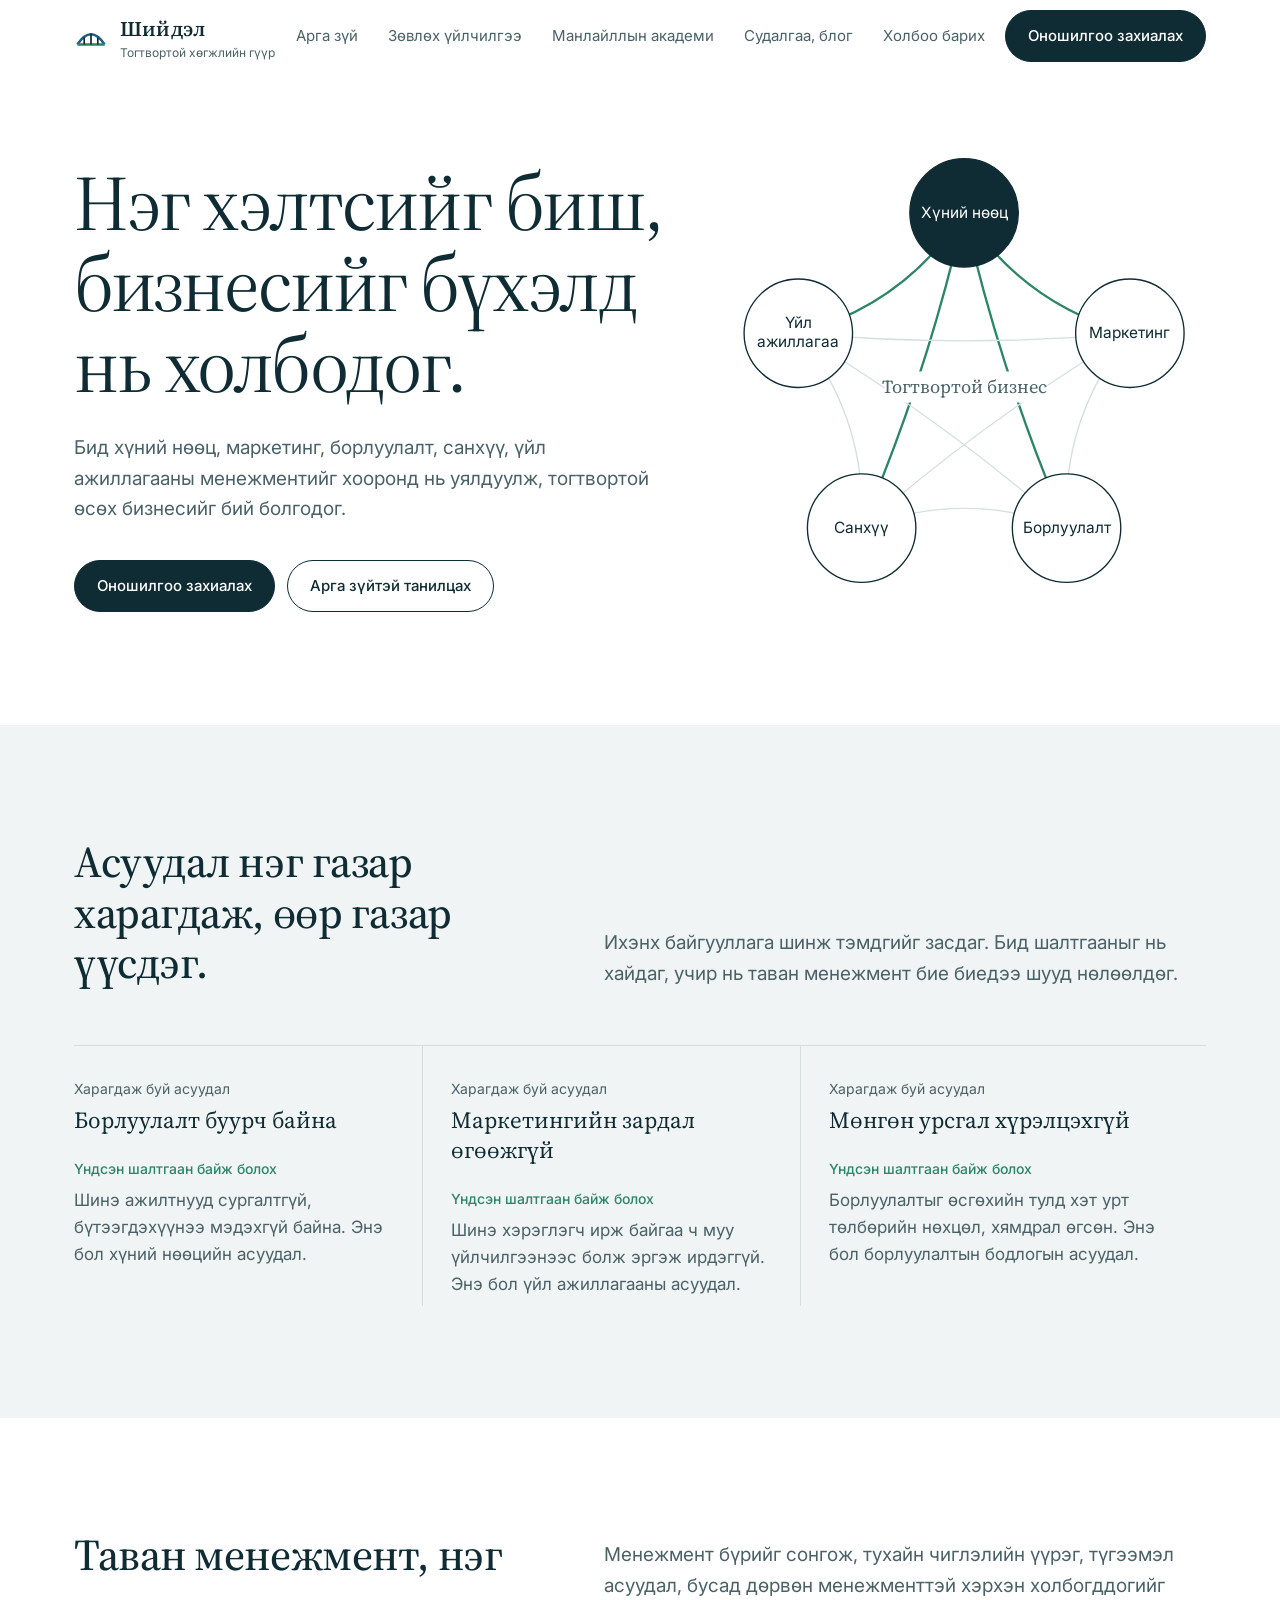
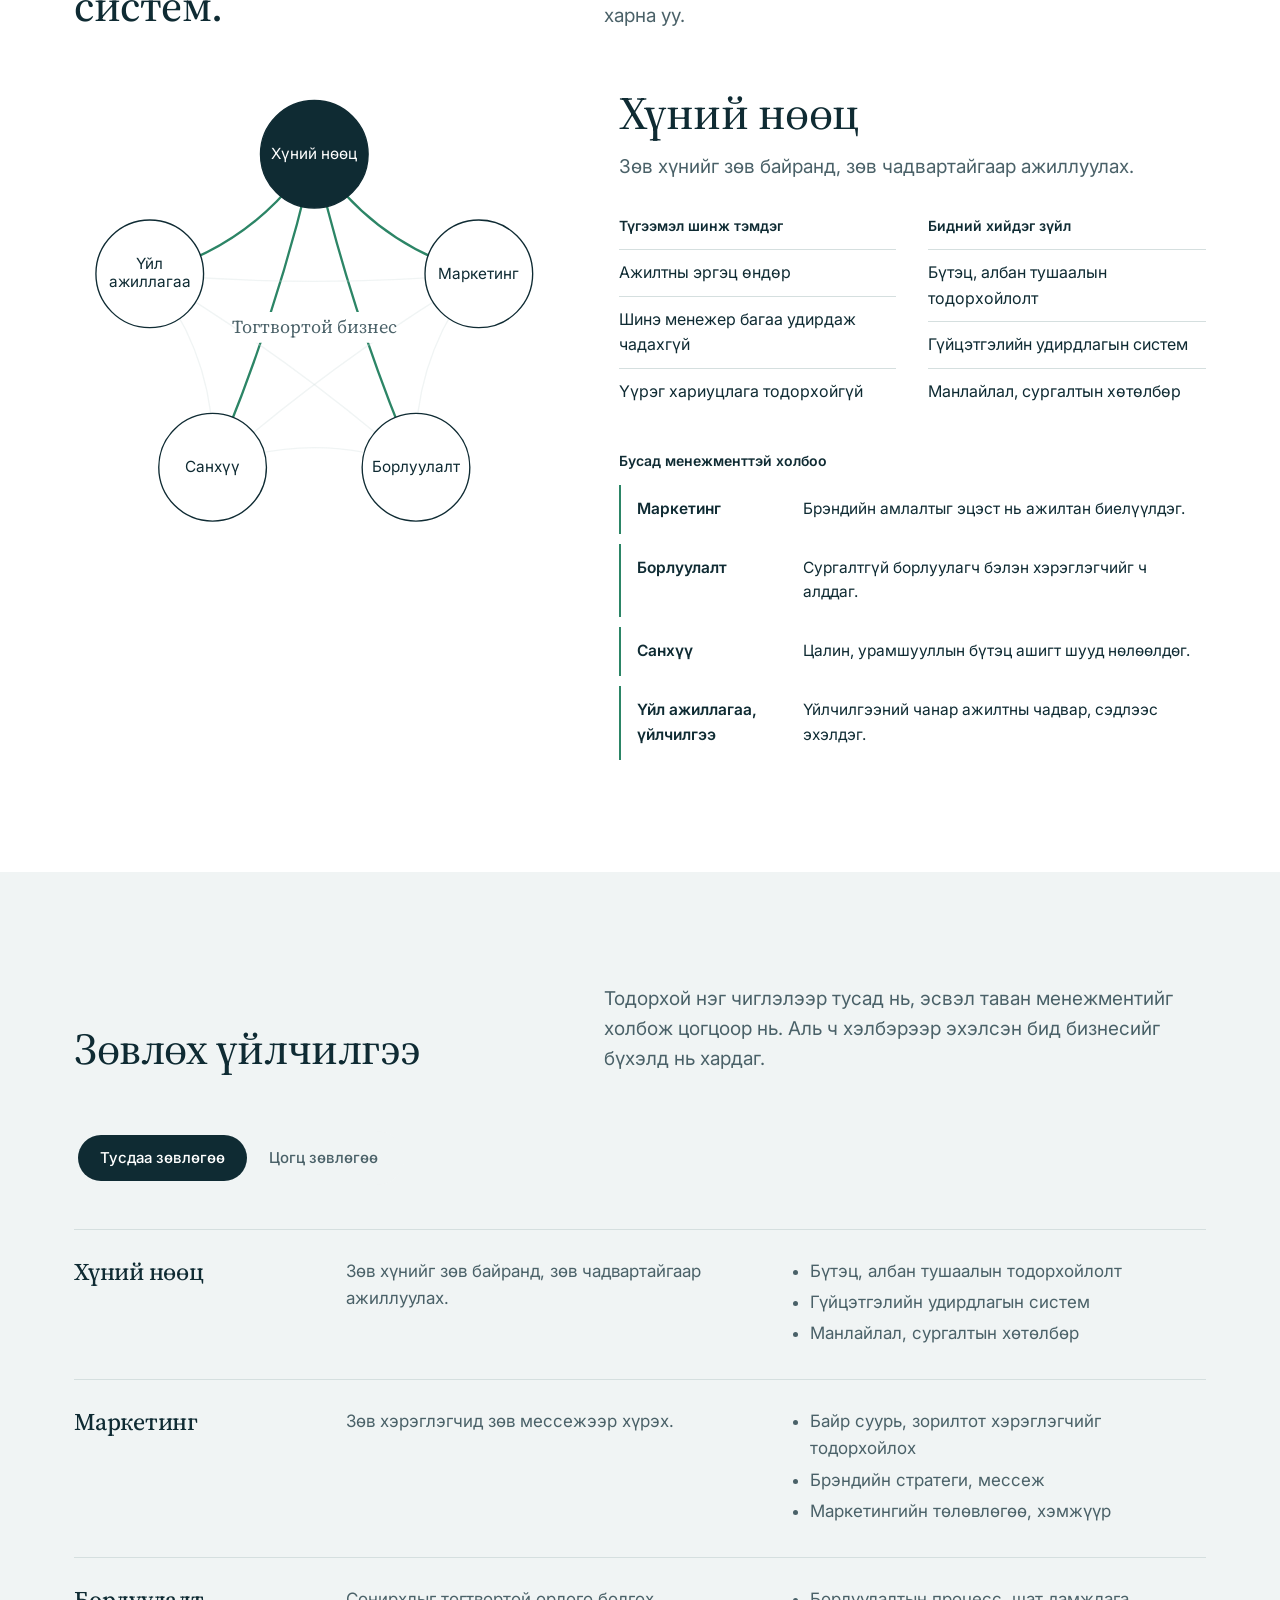
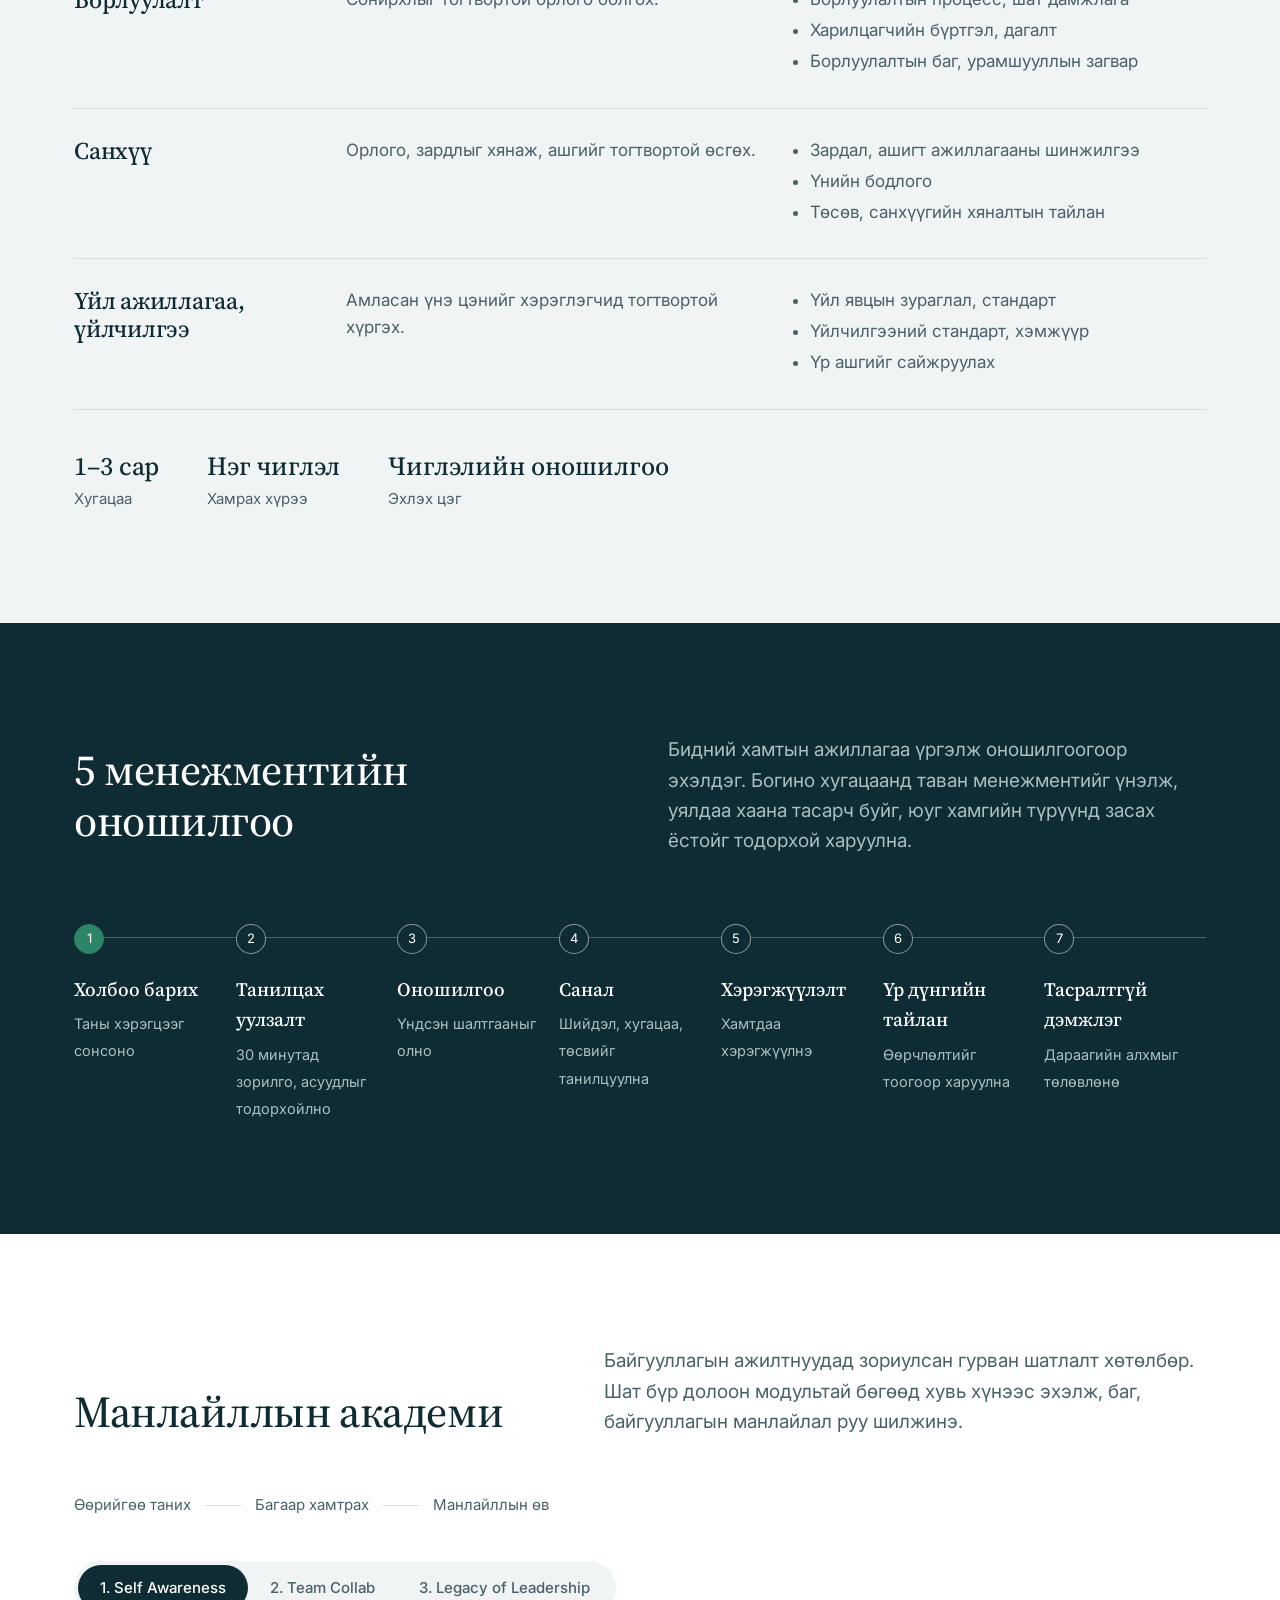
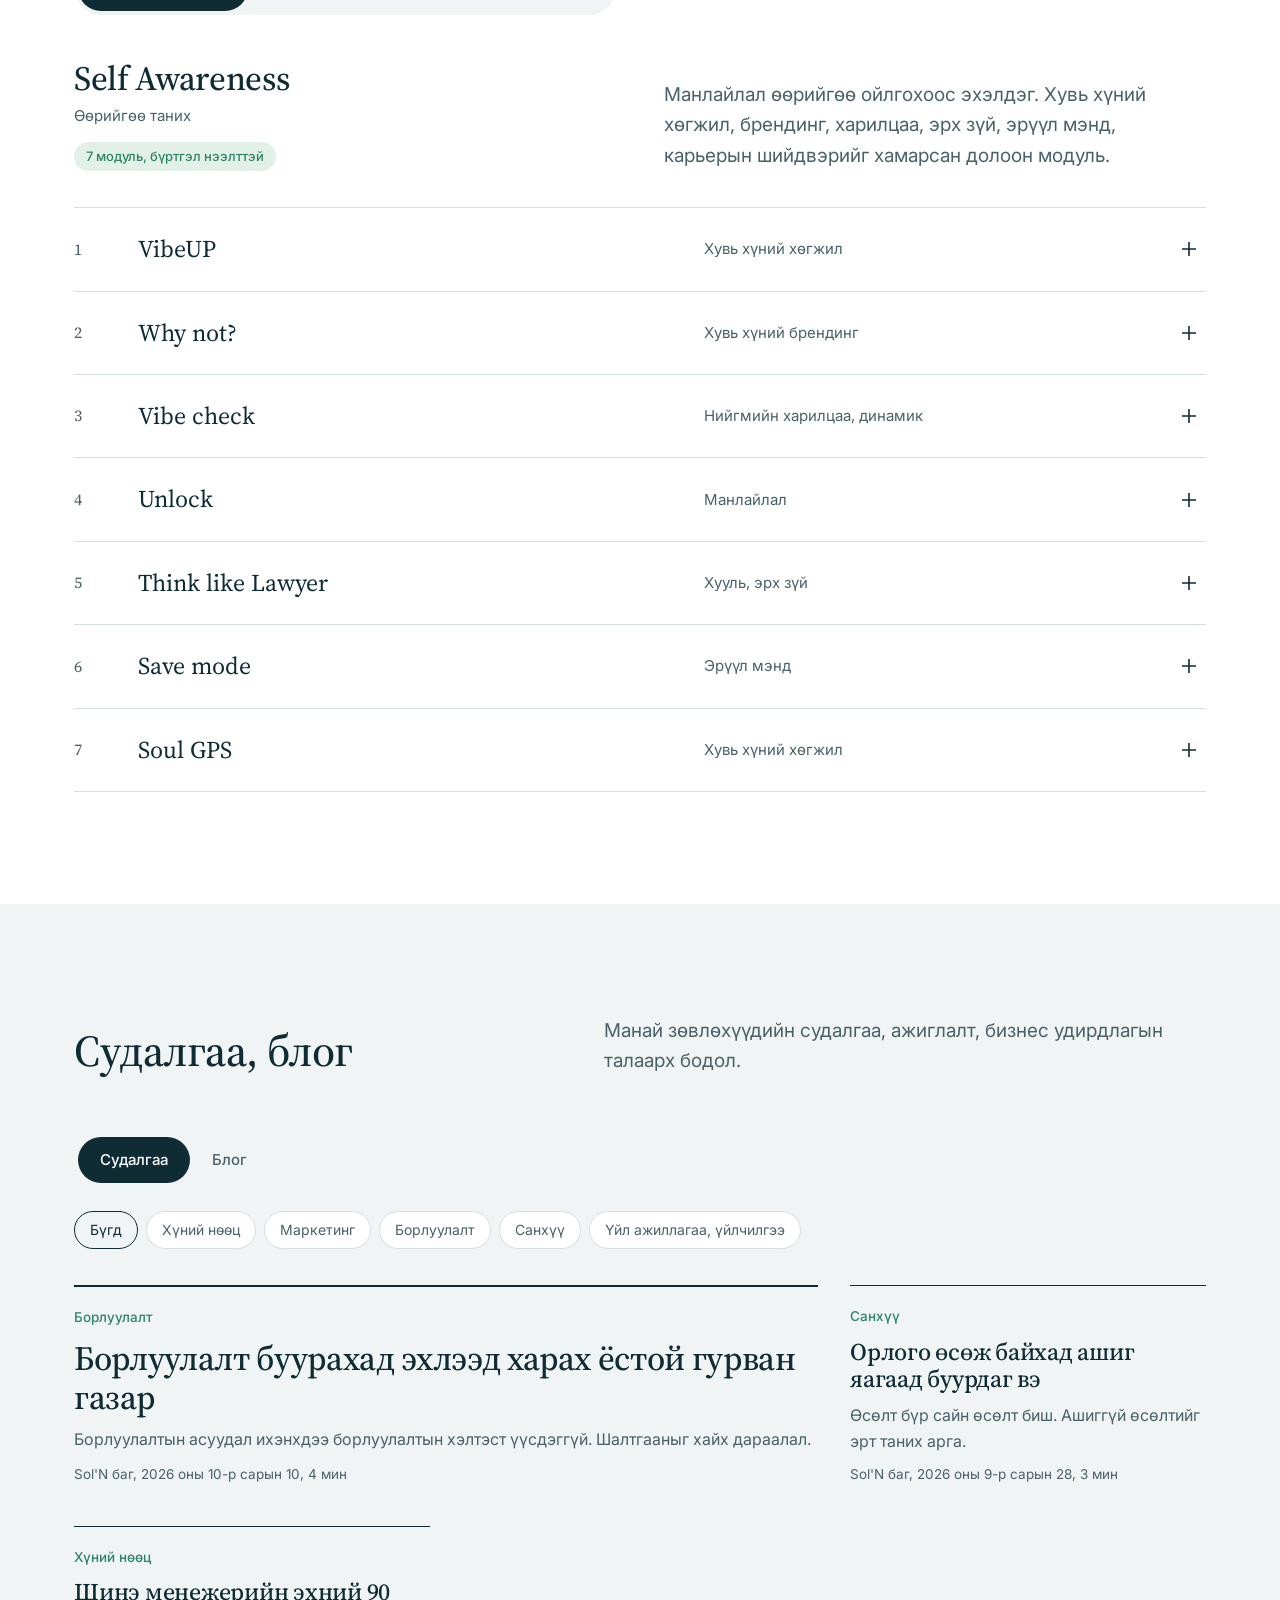
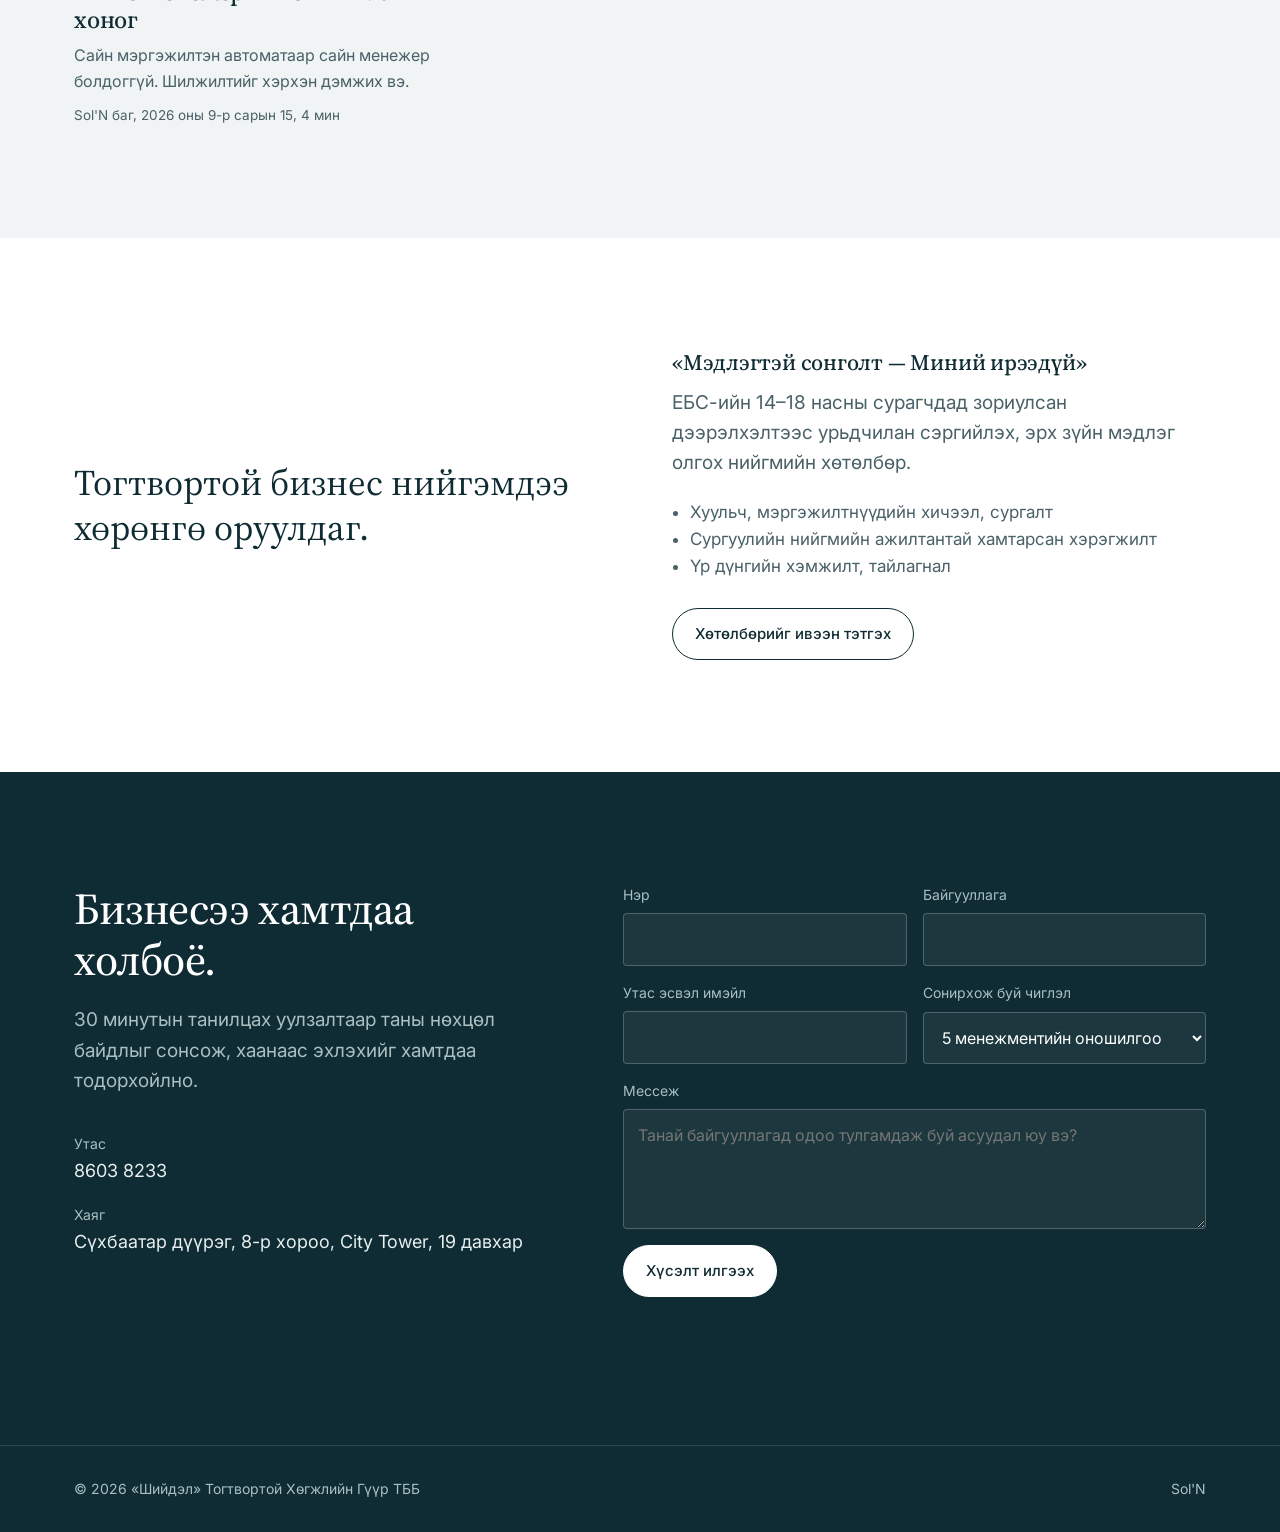
==== index.html @ a9239245 "Add files via upload" ====
<!doctype html>
<html lang="mn">
<head>
<meta charset="utf-8">
<meta name="viewport" content="width=device-width, initial-scale=1">
<title>Шийдэл | Тогтвортой хөгжлийн гүүр</title>
<meta name="description" content="«Шийдэл» Тогтвортой Хөгжлийн Гүүр: хүний нөөц, маркетинг, борлуулалт, санхүү, үйл ажиллагааны менежментийг холбож, тогтвортой бизнесийг бий болгох зөвлөх, сургалтын байгууллага.">
<link rel="preconnect" href="https://fonts.googleapis.com">
<link rel="preconnect" href="https://fonts.gstatic.com" crossorigin>
<link href="https://fonts.googleapis.com/css2?family=Source+Serif+4:opsz,wght@8..60,400;8..60,500;8..60,600&family=Inter:wght@400;500;600&display=swap" rel="stylesheet">
<style>
:root{
  --ink:#0F2B33;        /* deep teal ink: text, dark sections */
  --ink-soft:#4A6168;
  --blue:#1E5C86;       /* bridge blue */
  --green:#2C8566;      /* growth green */
  --green-soft:#E3F0EA;
  --mist:#F0F4F4;       /* section tint */
  --paper:#FFFFFF;
  --line:#D5DFDF;
  --serif:"Source Serif 4", Georgia, serif;
  --sans:"Inter", system-ui, -apple-system, "Segoe UI", sans-serif;
  --wrap:1180px;
}
*{box-sizing:border-box}
html{scroll-behavior:smooth}
body{margin:0;background:var(--paper);color:var(--ink);font-family:var(--sans);font-size:17px;line-height:1.6;-webkit-font-smoothing:antialiased}
img,svg{display:block;max-width:100%}
a{color:inherit}
button{font:inherit;color:inherit;cursor:pointer}
:focus-visible{outline:2px solid var(--blue);outline-offset:3px;border-radius:2px}
.wrap{max-width:var(--wrap);margin:0 auto;padding:0 24px}
h1,h2,h3{font-family:var(--serif);font-weight:500;line-height:1.15;margin:0;letter-spacing:-.01em}
h2{font-size:clamp(30px,4vw,44px)}
h3{font-size:22px}
p{margin:0}
.lede{font-size:19px;color:var(--ink-soft);max-width:62ch}
section{padding:112px 0}
.tint{background:var(--mist)}
.dark{background:var(--ink);color:#E7EFEF}
.dark .lede{color:#A9BFC2}
.sec-head{display:grid;grid-template-columns:1fr 1.25fr;gap:48px;align-items:end;margin-bottom:56px}
.sec-head .lede{justify-self:start}

/* ---------- header ---------- */
header{position:sticky;top:0;z-index:40;background:rgba(255,255,255,.92);backdrop-filter:saturate(1.4) blur(10px);border-bottom:1px solid transparent;transition:border-color .2s}
header.scrolled{border-bottom-color:var(--line)}
.bar{display:flex;align-items:center;justify-content:space-between;height:72px}
.brand{display:flex;align-items:center;gap:12px;text-decoration:none}
.brand svg{width:34px;height:34px}
.brand b{font-family:var(--serif);font-weight:600;font-size:21px;letter-spacing:.01em}
.brand span{display:block;font-size:12px;color:var(--ink-soft);line-height:1.2}
nav ul{display:flex;gap:30px;list-style:none;margin:0;padding:0}
nav a{text-decoration:none;font-size:15px;color:var(--ink-soft)}
nav a:hover{color:var(--ink)}
.btn{display:inline-flex;align-items:center;gap:8px;padding:13px 22px;border-radius:999px;border:1px solid var(--ink);background:var(--ink);color:#fff;text-decoration:none;font-size:15px;font-weight:500;transition:background .2s,color .2s}
.btn:hover{background:var(--blue);border-color:var(--blue)}
.btn.ghost{background:transparent;color:var(--ink)}
.btn.ghost:hover{background:var(--ink);color:#fff}
.menu-btn{display:none;background:none;border:0;padding:8px}
.menu-btn span{display:block;width:22px;height:2px;background:var(--ink);margin:5px 0}

/* ---------- hero ---------- */
.hero{padding:72px 0 96px}
.hero-grid{display:grid;grid-template-columns:1.1fr .9fr;gap:56px;align-items:center}
.hero h1{font-size:clamp(42px,6.2vw,78px);font-weight:400;letter-spacing:-.025em;line-height:1.04}
.hero .lede{margin:28px 0 36px}
.hero-ctas{display:flex;gap:12px;flex-wrap:wrap}
.bridge{position:relative}
.bridge svg{width:100%;height:auto}
.bridge .edge{stroke:var(--line);stroke-width:1.4;fill:none;transition:stroke .35s,stroke-width .35s,opacity .35s}
.bridge .edge.on{stroke:var(--green);stroke-width:2.4}
.bridge .edge.off{opacity:.35}
.bridge .node circle{fill:var(--paper);stroke:var(--ink);stroke-width:1.4;transition:fill .25s,stroke .25s}
.bridge .node text{font-family:var(--sans);font-size:16px;fill:var(--ink);text-anchor:middle;pointer-events:none}
.bridge .node{cursor:pointer;outline:none}
.bridge .node:hover circle,.bridge .node:focus-visible circle{stroke:var(--blue);stroke-width:2.4}
.bridge .node.active circle{fill:var(--ink);stroke:var(--ink)}
.bridge .node.active text{fill:#fff}
.bridge .core{font-family:var(--serif);font-size:19px;fill:var(--ink-soft);text-anchor:middle}
.bridge .core-bg{fill:var(--paper)}
.tint .bridge .core-bg{fill:var(--mist)}
.draw .edge{stroke-dasharray:420;stroke-dashoffset:420;animation:draw 1.6s ease forwards}
@keyframes draw{to{stroke-dashoffset:0}}

/* ---------- symptom vs cause ---------- */
.causes{display:grid;grid-template-columns:repeat(3,1fr);border-top:1px solid var(--line)}
.cause{padding:32px 28px 8px 0;border-right:1px solid var(--line);margin-right:28px}
.cause:last-child{border-right:0;margin-right:0}
.cause .seen{font-size:14px;color:var(--ink-soft);margin-bottom:6px}
.cause .seen-txt{font-family:var(--serif);font-size:23px;line-height:1.3;margin-bottom:22px}
.cause .root{font-size:14px;color:var(--green);margin-bottom:6px;font-weight:500}
.cause .root-txt{color:var(--ink-soft)}

/* ---------- explorer ---------- */
.explorer{display:grid;grid-template-columns:.9fr 1.1fr;gap:64px;align-items:start}
.panel{min-height:420px}
.panel .area-name{font-size:clamp(32px,4vw,46px);margin-bottom:12px}
.panel .role{font-size:19px;color:var(--ink-soft);margin-bottom:32px;max-width:52ch}
.cols{display:grid;grid-template-columns:1fr 1fr;gap:32px;margin-bottom:36px}
.cols h4,.links h4{font-family:var(--sans);font-size:14px;font-weight:600;margin:0 0 12px;color:var(--ink)}
.cols ul{list-style:none;margin:0;padding:0}
.cols li{padding:10px 0;border-top:1px solid var(--line);font-size:16px}
.links ul{list-style:none;padding:0;margin:0;display:grid;gap:10px}
.links li{display:grid;grid-template-columns:150px 1fr;gap:16px;font-size:15.5px;padding:12px 16px;background:var(--paper);border-left:2px solid var(--green)}
.links li b{font-weight:600}
.panel-fade{animation:fade .35s ease}
@keyframes fade{from{opacity:0;transform:translateY(6px)}to{opacity:1;transform:none}}

/* ---------- toggle / tabs ---------- */
.seg{display:inline-flex;background:var(--mist);border-radius:999px;padding:4px;margin-bottom:44px}
.dark .seg{background:rgba(255,255,255,.08)}
.seg button{border:0;background:transparent;padding:11px 22px;border-radius:999px;font-size:15px;font-weight:500;color:var(--ink-soft);transition:background .2s,color .2s}
.dark .seg button{color:#A9BFC2}
.seg button[aria-selected="true"]{background:var(--ink);color:#fff}
.dark .seg button[aria-selected="true"]{background:#fff;color:var(--ink)}
[role="tabpanel"][hidden]{display:none}

/* consulting */
.svc-list{border-top:1px solid var(--line)}
.svc{display:grid;grid-template-columns:240px 1fr 1fr;gap:32px;padding:28px 0;border-bottom:1px solid var(--line)}
.svc h3{font-size:24px}
.svc p{color:var(--ink-soft)}
.svc ul{margin:0;padding-left:18px;color:var(--ink-soft)}
.svc li{margin-bottom:4px}
.facts{display:flex;gap:48px;flex-wrap:wrap;margin-top:36px;color:var(--ink-soft);font-size:15px}
.facts b{display:block;font-family:var(--serif);font-weight:500;font-size:26px;color:var(--ink)}
.phases{display:grid;grid-template-columns:repeat(4,1fr);gap:0;border-top:2px solid var(--ink)}
.phase{padding:26px 24px 0 0}
.phase .n{font-family:var(--serif);font-size:15px;color:var(--green);margin-bottom:14px}
.phase h3{font-size:22px;margin-bottom:10px}
.phase p{color:var(--ink-soft);font-size:16px}

/* process */
.steps{list-style:none;margin:0;padding:0;display:grid;grid-template-columns:repeat(7,1fr);gap:0;counter-reset:s}
.steps li{counter-increment:s;padding:22px 16px 0 0;border-top:1px solid rgba(255,255,255,.25);position:relative}
.steps li::before{content:counter(s);position:absolute;top:-14px;left:0;width:28px;height:28px;border-radius:50%;background:var(--ink);border:1px solid rgba(255,255,255,.5);font-size:13px;display:grid;place-items:center;color:#fff}
.steps li:first-child::before{background:var(--green);border-color:var(--green)}
.steps b{display:block;font-family:var(--serif);font-weight:500;font-size:19px;margin:14px 0 6px;color:#fff}
.steps span{font-size:14.5px;color:#A9BFC2;line-height:1.5}
.hc{display:grid;grid-template-columns:1fr 1fr;gap:56px;align-items:center;margin-bottom:80px}
.hc h2{color:#fff}

/* academy */
.stage-head{display:grid;grid-template-columns:1fr 1fr;gap:48px;margin-bottom:36px;align-items:end}
.stage-head h3{font-size:34px}
.stage-head .sub{color:var(--ink-soft);font-size:15px;margin-top:6px}
.badge{display:inline-block;font-size:13px;padding:4px 12px;border-radius:999px;background:var(--green-soft);color:var(--green);font-weight:500;margin-top:14px}
.badge.wip{background:#E6EEF5;color:var(--blue)}
.modules{border-top:1px solid var(--line)}
.mod{border-bottom:1px solid var(--line)}
.mod-btn{width:100%;display:grid;grid-template-columns:48px 1.2fr 1fr 28px;gap:16px;align-items:center;background:none;border:0;text-align:left;padding:22px 0}
.mod-btn .num{font-family:var(--serif);color:var(--ink-soft);font-size:16px}
.mod-btn .t{font-family:var(--serif);font-size:24px}
.mod-btn .cat{color:var(--ink-soft);font-size:15px}
.mod-btn .chev{width:22px;height:22px;transition:transform .25s}
.mod-btn[aria-expanded="true"] .chev{transform:rotate(45deg)}
.mod-body{display:grid;grid-template-rows:0fr;transition:grid-template-rows .3s ease}
.mod-body>div{overflow:hidden}
.mod.open .mod-body{grid-template-rows:1fr}
.mod-inner{display:grid;grid-template-columns:48px 1.2fr 1fr 28px;gap:16px;padding:0 0 26px}
.mod-inner ul{grid-column:2;list-style:none;margin:0;padding:0}
.mod-inner li{padding:6px 0 6px 18px;position:relative;color:var(--ink-soft)}
.mod-inner li::before{content:"";position:absolute;left:0;top:15px;width:8px;height:1.5px;background:var(--green)}
.trainer{grid-column:3;font-size:15px}
.trainer b{display:block;font-weight:600}
.trainer span{color:var(--ink-soft)}
.wip-box{border:1px dashed var(--line);padding:40px;display:grid;grid-template-columns:1.3fr 1fr;gap:40px;align-items:center;background:var(--paper)}
.wip-box p{color:var(--ink-soft)}
.path{display:flex;align-items:center;gap:14px;margin-bottom:44px;flex-wrap:wrap;font-size:15px;color:var(--ink-soft)}
.path i{width:36px;height:1px;background:var(--line);display:inline-block}

/* insights */
.filters{display:flex;gap:8px;flex-wrap:wrap;margin:-20px 0 36px}
.chip{border:1px solid var(--line);background:var(--paper);border-radius:999px;padding:7px 15px;font-size:14px;color:var(--ink-soft)}
.chip[aria-pressed="true"]{border-color:var(--ink);color:var(--ink);background:var(--mist)}
.posts{display:grid;grid-template-columns:repeat(3,1fr);gap:40px 32px}
.post{background:none;border:0;padding:0;text-align:left;display:flex;flex-direction:column;gap:10px;border-top:1px solid var(--ink);padding-top:20px}
.post:first-child{grid-column:span 2;border-top-width:2px}
.post:first-child h3{font-size:34px}
.post .meta{font-size:13.5px;color:var(--green);font-weight:500}
.post h3{font-size:24px;transition:color .2s}
.post:hover h3{color:var(--blue)}
.post p{color:var(--ink-soft);font-size:16px}
.post .by{font-size:13.5px;color:var(--ink-soft);margin-top:auto}
.empty{color:var(--ink-soft);padding:40px 0}

/* reader */
dialog{border:0;padding:0;max-width:760px;width:calc(100% - 32px);max-height:calc(100vh - 48px);border-radius:6px;color:var(--ink)}
dialog::backdrop{background:rgba(15,43,51,.55)}
.reader{padding:56px 64px 64px;overflow:auto}
.reader .meta{font-size:14px;color:var(--green);font-weight:500;margin-bottom:14px}
.reader h2{font-size:clamp(28px,4vw,40px);margin-bottom:12px}
.reader .by{color:var(--ink-soft);font-size:14.5px;margin-bottom:32px;padding-bottom:24px;border-bottom:1px solid var(--line)}
.reader .body p{font-family:var(--serif);font-size:19px;line-height:1.7;margin-bottom:18px;max-width:64ch}
.reader .body h3{font-size:22px;margin:30px 0 10px}
.close{position:absolute;top:16px;right:16px;width:40px;height:40px;border-radius:50%;border:1px solid var(--line);background:#fff;display:grid;place-items:center}

/* csr */
.csr{display:grid;grid-template-columns:1fr 1fr;gap:64px;align-items:center}
.csr blockquote{margin:0;font-family:var(--serif);font-size:clamp(26px,3.2vw,36px);line-height:1.25}
.csr ul{padding-left:18px;color:var(--ink-soft);margin:20px 0 28px}

/* contact */
.contact{display:grid;grid-template-columns:.9fr 1.1fr;gap:72px}
.contact dl{margin:36px 0 0}
.contact dt{font-size:14px;color:#A9BFC2;margin-top:18px}
.contact dd{margin:2px 0 0;font-size:18px}
form{display:grid;grid-template-columns:1fr 1fr;gap:16px}
label{display:grid;gap:6px;font-size:14px;color:#A9BFC2}
label.full{grid-column:1/-1}
input,select,textarea{font:inherit;font-size:16px;color:#fff;background:rgba(255,255,255,.06);border:1px solid rgba(255,255,255,.22);border-radius:4px;padding:13px 14px}
select option{color:var(--ink)}
input:focus,select:focus,textarea:focus{outline:none;border-color:#fff}
textarea{min-height:120px;resize:vertical}
form .btn{background:#fff;color:var(--ink);border-color:#fff;justify-self:start}
form .btn:hover{background:var(--green);border-color:var(--green);color:#fff}
.note{grid-column:1/-1;font-size:14px;color:#A9BFC2;min-height:20px}

footer{background:var(--ink);color:#A9BFC2;border-top:1px solid rgba(255,255,255,.12);padding:32px 0;font-size:14px}
footer .wrap{display:flex;justify-content:space-between;gap:16px;flex-wrap:wrap}

/* ---------- responsive ---------- */
@media (max-width:1000px){
  .steps{grid-template-columns:repeat(2,1fr);row-gap:36px}
  .phases{grid-template-columns:1fr 1fr;row-gap:32px}
  .posts{grid-template-columns:1fr 1fr}
}
@media (max-width:860px){
  section{padding:80px 0}
  nav{display:none;position:absolute;top:72px;left:0;right:0;background:#fff;border-bottom:1px solid var(--line);padding:16px 24px 24px}
  nav.open{display:block}
  nav ul{flex-direction:column;gap:14px}
  .menu-btn{display:block}
  .bar .btn{display:none}
  .hero-grid,.sec-head,.explorer,.hc,.stage-head,.csr,.contact,.wip-box{grid-template-columns:1fr;gap:36px}
  .hero{padding:40px 0 72px}
  .bridge{max-width:440px;margin:0 auto}
  #heroBridge{display:none}
  .bridge .node text{font-size:19px}
  .causes{grid-template-columns:1fr}
  .cause{border-right:0;margin-right:0;border-bottom:1px solid var(--line);padding-right:0}
  .svc{grid-template-columns:1fr;gap:12px}
  .cols{grid-template-columns:1fr}
  .links li{grid-template-columns:1fr;gap:2px}
  .mod-btn{grid-template-columns:36px 1fr 24px}
  .mod-btn .cat{grid-column:2;grid-row:2;margin-top:-10px}
  .mod-btn .chev{grid-column:3;grid-row:1}
  .mod-inner{grid-template-columns:36px 1fr;row-gap:16px}
  .mod-inner ul,.trainer{grid-column:2}
  .reader{padding:48px 24px}
}
@media (max-width:600px){
  body{font-size:16px}
  .steps,.phases,.posts{grid-template-columns:1fr}
  .post:first-child{grid-column:auto}
  .post:first-child h3{font-size:28px}
  form{grid-template-columns:1fr}
  .wrap{padding:0 16px}
  .seg{display:flex;overflow-x:auto}
  .seg button{padding:10px 16px;white-space:nowrap}
}
@media (prefers-reduced-motion:reduce){
  *{animation:none!important;transition:none!important;scroll-behavior:auto!important}
  .draw .edge{stroke-dashoffset:0}
}
</style>
</head>
<body>

<header id="top">
  <div class="wrap bar">
    <a class="brand" href="#top" aria-label="Шийдэл нүүр хуудас">
      <svg viewBox="0 0 40 40" aria-hidden="true"><path d="M4 30 Q20 6 36 30" fill="none" stroke="#1E5C86" stroke-width="3"/><path d="M4 30h32" stroke="#2C8566" stroke-width="3"/><path d="M12 30v-8M20 30V17M28 30v-8" stroke="#0F2B33" stroke-width="2"/></svg>
      <div><b>Шийдэл</b><span>Тогтвортой хөгжлийн гүүр</span></div>
    </a>
    <nav id="nav" aria-label="Үндсэн цэс">
      <ul>
        <li><a href="#approach">Арга зүй</a></li>
        <li><a href="#consulting">Зөвлөх үйлчилгээ</a></li>
        <li><a href="#academy">Манлайллын академи</a></li>
        <li><a href="#insights">Судалгаа, блог</a></li>
        <li><a href="#contact">Холбоо барих</a></li>
      </ul>
    </nav>
    <a class="btn" href="#contact">Оношилгоо захиалах</a>
    <button class="menu-btn" aria-label="Цэс нээх" aria-expanded="false" aria-controls="nav"><span></span><span></span><span></span></button>
  </div>
</header>

<main>
<!-- HERO -->
<section class="hero">
  <div class="wrap hero-grid">
    <div>
      <h1>Нэг хэлтсийг биш, бизнесийг бүхэлд нь холбодог.</h1>
      <p class="lede">Бид хүний нөөц, маркетинг, борлуулалт, санхүү, үйл ажиллагааны менежментийг хооронд нь уялдуулж, тогтвортой өсөх бизнесийг бий болгодог.</p>
      <div class="hero-ctas">
        <a class="btn" href="#contact">Оношилгоо захиалах</a>
        <a class="btn ghost" href="#approach">Арга зүйтэй танилцах</a>
      </div>
    </div>
    <div class="bridge draw" id="heroBridge" aria-hidden="true"></div>
  </div>
</section>

<!-- SYMPTOM VS CAUSE -->
<section class="tint">
  <div class="wrap">
    <div class="sec-head">
      <h2>Асуудал нэг газар харагдаж, өөр газар үүсдэг.</h2>
      <p class="lede">Ихэнх байгууллага шинж тэмдгийг засдаг. Бид шалтгааныг нь хайдаг, учир нь таван менежмент бие биедээ шууд нөлөөлдөг.</p>
    </div>
    <div class="causes">
      <div class="cause"><p class="seen">Харагдаж буй асуудал</p><p class="seen-txt">Борлуулалт буурч байна</p><p class="root">Үндсэн шалтгаан байж болох</p><p class="root-txt">Шинэ ажилтнууд сургалтгүй, бүтээгдэхүүнээ мэдэхгүй байна. Энэ бол хүний нөөцийн асуудал.</p></div>
      <div class="cause"><p class="seen">Харагдаж буй асуудал</p><p class="seen-txt">Маркетингийн зардал өгөөжгүй</p><p class="root">Үндсэн шалтгаан байж болох</p><p class="root-txt">Шинэ хэрэглэгч ирж байгаа ч муу үйлчилгээнээс болж эргэж ирдэггүй. Энэ бол үйл ажиллагааны асуудал.</p></div>
      <div class="cause"><p class="seen">Харагдаж буй асуудал</p><p class="seen-txt">Мөнгөн урсгал хүрэлцэхгүй</p><p class="root">Үндсэн шалтгаан байж болох</p><p class="root-txt">Борлуулалтыг өсгөхийн тулд хэт урт төлбөрийн нөхцөл, хямдрал өгсөн. Энэ бол борлуулалтын бодлогын асуудал.</p></div>
    </div>
  </div>
</section>

<!-- APPROACH / EXPLORER -->
<section id="approach">
  <div class="wrap">
    <div class="sec-head">
      <h2>Таван менежмент, нэг систем.</h2>
      <p class="lede">Менежмент бүрийг сонгож, тухайн чиглэлийн үүрэг, түгээмэл асуудал, бусад дөрвөн менежменттэй хэрхэн холбогддогийг харна уу.</p>
    </div>
    <div class="explorer">
      <div class="bridge" id="explorerBridge"></div>
      <div class="panel" id="panel" aria-live="polite"></div>
    </div>
  </div>
</section>

<!-- CONSULTING -->
<section id="consulting" class="tint">
  <div class="wrap">
    <div class="sec-head">
      <h2>Зөвлөх үйлчилгээ</h2>
      <p class="lede">Тодорхой нэг чиглэлээр тусад нь, эсвэл таван менежментийг холбож цогцоор нь. Аль ч хэлбэрээр эхэлсэн бид бизнесийг бүхэлд нь хардаг.</p>
    </div>
    <div class="seg" role="tablist" aria-label="Зөвлөгөөний хэлбэр">
      <button role="tab" id="t-sep" aria-selected="true" aria-controls="p-sep">Тусдаа зөвлөгөө</button>
      <button role="tab" id="t-int" aria-selected="false" aria-controls="p-int" tabindex="-1">Цогц зөвлөгөө</button>
    </div>
    <div role="tabpanel" id="p-sep" aria-labelledby="t-sep">
      <div class="svc-list" id="svcList"></div>
      <div class="facts"><div><b>1–3 сар</b>Хугацаа</div><div><b>Нэг чиглэл</b>Хамрах хүрээ</div><div><b>Чиглэлийн оношилгоо</b>Эхлэх цэг</div></div>
    </div>
    <div role="tabpanel" id="p-int" aria-labelledby="t-int" hidden>
      <div class="phases">
        <div class="phase"><p class="n">1-р үе шат</p><h3>Оношилгоо</h3><p>Таван менежментийг үнэлж, хоорондын уялдаа хаана алдагдаж буйг зураглана.</p></div>
        <div class="phase"><p class="n">2-р үе шат</p><h3>Тэргүүлэх чиглэл</h3><p>Хамгийн их нөлөө үзүүлэх хоёроос гурван өөрчлөлтийг удирдлагатай хамт сонгоно.</p></div>
        <div class="phase"><p class="n">3-р үе шат</p><h3>Хэрэгжүүлэлт</h3><p>Хэлтэс бүртэй хамтран ажиллаж, шийдлийг өдөр тутмын үйл ажиллагаанд нэвтрүүлнэ.</p></div>
        <div class="phase"><p class="n">4-р үе шат</p><h3>Хэмжилт, тогтвортой байдал</h3><p>Үр дүнг тогтмол хэмжиж, систем танай багийн гарт бие даан ажиллах хүртэл дэмжинэ.</p></div>
      </div>
      <div class="facts"><div><b>6–12 сар</b>Хугацаа</div><div><b>Таван менежмент</b>Хамрах хүрээ</div><div><b>5 менежментийн оношилгоо</b>Эхлэх цэг</div></div>
    </div>
  </div>
</section>

<!-- HEALTH CHECK + PROCESS -->
<section class="dark">
  <div class="wrap">
    <div class="hc">
      <h2>5 менежментийн оношилгоо</h2>
      <p class="lede">Бидний хамтын ажиллагаа үргэлж оношилгоогоор эхэлдэг. Богино хугацаанд таван менежментийг үнэлж, уялдаа хаана тасарч буйг, юуг хамгийн түрүүнд засах ёстойг тодорхой харуулна.</p>
    </div>
    <ol class="steps">
      <li><b>Холбоо барих</b><span>Таны хэрэгцээг сонсоно</span></li>
      <li><b>Танилцах уулзалт</b><span>30 минутад зорилго, асуудлыг тодорхойлно</span></li>
      <li><b>Оношилгоо</b><span>Үндсэн шалтгааныг олно</span></li>
      <li><b>Санал</b><span>Шийдэл, хугацаа, төсвийг танилцуулна</span></li>
      <li><b>Хэрэгжүүлэлт</b><span>Хамтдаа хэрэгжүүлнэ</span></li>
      <li><b>Үр дүнгийн тайлан</b><span>Өөрчлөлтийг тоогоор харуулна</span></li>
      <li><b>Тасралтгүй дэмжлэг</b><span>Дараагийн алхмыг төлөвлөнө</span></li>
    </ol>
  </div>
</section>

<!-- ACADEMY -->
<section id="academy">
  <div class="wrap">
    <div class="sec-head">
      <h2>Манлайллын академи</h2>
      <p class="lede">Байгууллагын ажилтнуудад зориулсан гурван шатлалт хөтөлбөр. Шат бүр долоон модультай бөгөөд хувь хүнээс эхэлж, баг, байгууллагын манлайлал руу шилжинэ.</p>
    </div>
    <div class="path" aria-hidden="true"><span>Өөрийгөө таних</span><i></i><span>Багаар хамтрах</span><i></i><span>Манлайллын өв</span></div>
    <div class="seg" role="tablist" aria-label="Хөтөлбөрийн шат">
      <button role="tab" id="t-s1" aria-selected="true" aria-controls="p-s1">1. Self Awareness</button>
      <button role="tab" id="t-s2" aria-selected="false" aria-controls="p-s2" tabindex="-1">2. Team Collab</button>
      <button role="tab" id="t-s3" aria-selected="false" aria-controls="p-s3" tabindex="-1">3. Legacy of Leadership</button>
    </div>

    <div role="tabpanel" id="p-s1" aria-labelledby="t-s1">
      <div class="stage-head">
        <div><h3>Self Awareness</h3><p class="sub">Өөрийгөө таних</p><span class="badge">7 модуль, бүртгэл нээлттэй</span></div>
        <p class="lede">Манлайлал өөрийгөө ойлгохоос эхэлдэг. Хувь хүний хөгжил, брендинг, харилцаа, эрх зүй, эрүүл мэнд, карьерын шийдвэрийг хамарсан долоон модуль.</p>
      </div>
      <div class="modules" id="modules"></div>
    </div>

    <div role="tabpanel" id="p-s2" aria-labelledby="t-s2" hidden>
      <div class="stage-head">
        <div><h3>Team Collab</h3><p class="sub">Багаар хамтран ажиллах</p><span class="badge wip">7 модуль, боловсруулж байна</span></div>
        <p class="lede">Өөрийгөө таньсан хүн бусадтай үр дүнтэй ажиллаж эхэлнэ. Итгэлцэл, харилцаа, хамтын шийдвэр, хэлтэс хоорондын уялдаанд төвлөрнө.</p>
      </div>
      <div class="wip-box"><p>Энэ шатны модулиуд одоо боловсруулагдаж байна. Хөтөлбөр нээгдэхэд хамгийн түрүүнд мэдээлэл авахыг хүсвэл бүртгүүлнэ үү.</p><a class="btn ghost" href="#contact" data-interest="Team Collab">Мэдээлэл авах</a></div>
    </div>

    <div role="tabpanel" id="p-s3" aria-labelledby="t-s3" hidden>
      <div class="stage-head">
        <div><h3>Legacy of Leadership</h3><p class="sub">Манлайллын өв</p><span class="badge wip">7 модуль, боловсруулж байна</span></div>
        <p class="lede">Удирдагчдад зориулсан шат. Байгууллагын соёл, стратеги, залгамж удирдагч бэлтгэх замаар манлайллыг тогтвортой өв болгоно.</p>
      </div>
      <div class="wip-box"><p>Энэ шатны модулиуд одоо боловсруулагдаж байна. Хөтөлбөр нээгдэхэд хамгийн түрүүнд мэдээлэл авахыг хүсвэл бүртгүүлнэ үү.</p><a class="btn ghost" href="#contact" data-interest="Legacy of Leadership">Мэдээлэл авах</a></div>
    </div>
  </div>
</section>

<!-- INSIGHTS -->
<section id="insights" class="tint">
  <div class="wrap">
    <div class="sec-head">
      <h2>Судалгаа, блог</h2>
      <p class="lede">Манай зөвлөхүүдийн судалгаа, ажиглалт, бизнес удирдлагын талаарх бодол.</p>
    </div>
    <div class="seg" role="tablist" aria-label="Нийтлэлийн төрөл">
      <button role="tab" aria-selected="true" data-type="insight">Судалгаа</button>
      <button role="tab" aria-selected="false" data-type="blog" tabindex="-1">Блог</button>
    </div>
    <div class="filters" id="filters" aria-label="Менежментээр шүүх"></div>
    <div class="posts" id="posts"></div>
  </div>
</section>

<!-- CSR -->
<section>
  <div class="wrap csr">
    <blockquote>Тогтвортой бизнес нийгэмдээ хөрөнгө оруулдаг.</blockquote>
    <div>
      <h3>«Мэдлэгтэй сонголт — Миний ирээдүй»</h3>
      <p class="lede" style="margin-top:12px">ЕБС-ийн 14–18 насны сурагчдад зориулсан дээрэлхэлтээс урьдчилан сэргийлэх, эрх зүйн мэдлэг олгох нийгмийн хөтөлбөр.</p>
      <ul>
        <li>Хуульч, мэргэжилтнүүдийн хичээл, сургалт</li>
        <li>Сургуулийн нийгмийн ажилтантай хамтарсан хэрэгжилт</li>
        <li>Үр дүнгийн хэмжилт, тайлагнал</li>
      </ul>
      <a class="btn ghost" href="#contact" data-interest="Нийгмийн хөтөлбөр">Хөтөлбөрийг ивээн тэтгэх</a>
    </div>
  </div>
</section>

<!-- CONTACT -->
<section id="contact" class="dark">
  <div class="wrap contact">
    <div>
      <h2 style="color:#fff">Бизнесээ хамтдаа холбоё.</h2>
      <p class="lede" style="margin-top:20px">30 минутын танилцах уулзалтаар таны нөхцөл байдлыг сонсож, хаанаас эхлэхийг хамтдаа тодорхойлно.</p>
      <dl id="contactInfo"></dl>
    </div>
    <form id="form" novalidate>
      <label>Нэр<input name="name" required autocomplete="name"></label>
      <label>Байгууллага<input name="org" autocomplete="organization"></label>
      <label>Утас эсвэл имэйл<input name="reach" required></label>
      <label>Сонирхож буй чиглэл
        <select name="interest" id="interest">
          <option>5 менежментийн оношилгоо</option>
          <option>Тусдаа зөвлөгөө</option>
          <option>Цогц зөвлөгөө</option>
          <option>Self Awareness</option>
          <option>Team Collab</option>
          <option>Legacy of Leadership</option>
          <option>Нийгмийн хөтөлбөр</option>
          <option>Бусад</option>
        </select>
      </label>
      <label class="full">Мессеж<textarea name="msg" placeholder="Танай байгууллагад одоо тулгамдаж буй асуудал юу вэ?"></textarea></label>
      <button class="btn" type="submit">Хүсэлт илгээх</button>
      <p class="note" id="formNote" role="status"></p>
    </form>
  </div>
</section>
</main>

<footer>
  <div class="wrap"><span>© <span id="yr"></span> «Шийдэл» Тогтвортой Хөгжлийн Гүүр ТББ</span><span>Sol'N</span></div>
</footer>

<dialog id="reader" aria-labelledby="rTitle">
  <div class="reader" id="readerBody"></div>
  <button class="close" id="rClose" aria-label="Хаах"><svg width="16" height="16" viewBox="0 0 16 16"><path d="M3 3l10 10M13 3L3 13" stroke="currentColor" stroke-width="1.6"/></svg></button>
</dialog>

<script src="content.js"></script>
<script>
(function(){
const AREAS = [
  {id:"hr", name:"Хүний нөөц", short:"Хүний нөөц",
   role:"Зөв хүнийг зөв байранд, зөв чадвартайгаар ажиллуулах.",
   symptoms:["Ажилтны эргэц өндөр","Шинэ менежер багаа удирдаж чадахгүй","Үүрэг хариуцлага тодорхойгүй"],
   doing:["Бүтэц, албан тушаалын тодорхойлолт","Гүйцэтгэлийн удирдлагын систем","Манлайлал, сургалтын хөтөлбөр"],
   links:{mkt:"Брэндийн амлалтыг эцэст нь ажилтан биелүүлдэг.",sales:"Сургалтгүй борлуулагч бэлэн хэрэглэгчийг ч алддаг.",fin:"Цалин, урамшууллын бүтэц ашигт шууд нөлөөлдөг.",ops:"Үйлчилгээний чанар ажилтны чадвар, сэдлээс эхэлдэг."}},
  {id:"mkt", name:"Маркетинг", short:"Маркетинг",
   role:"Зөв хэрэглэгчид зөв мессежээр хүрэх.",
   symptoms:["Зар сурталчилгааны зардал өндөр ч үр дүн бага","Брэндийн мессеж тогтворгүй","Зорилтот хэрэглэгч тодорхойгүй"],
   doing:["Байр суурь, зорилтот хэрэглэгчийг тодорхойлох","Брэндийн стратеги, мессеж","Маркетингийн төлөвлөгөө, хэмжүүр"],
   links:{hr:"Хүчтэй брэнд шилдэг ажилтныг татдаг.",sales:"Буруу хэрэглэгчийг татвал борлуулалт хүндэрнэ.",fin:"Маркетингийн зардал бүр өгөөжөө тоогоор харуулах ёстой.",ops:"Үйлчилгээ даахгүй амлалт гомдол болж эргэнэ."}},
  {id:"sales", name:"Борлуулалт", short:"Борлуулалт",
   role:"Сонирхлыг тогтвортой орлого болгох.",
   symptoms:["Сонирхсон хүн олон ч худалдан авалт цөөн","Борлуулалт цөөн хүнээс хамааралтай","Дахин худалдан авалт бага"],
   doing:["Борлуулалтын процесс, шат дамжлага","Харилцагчийн бүртгэл, дагалт","Борлуулалтын баг, урамшууллын загвар"],
   links:{hr:"Борлуулалтын зорилт багийн чадавхтай нийцэх ёстой.",mkt:"Хэрэглэгчийн татгалзсан шалтгаан мессежийг сайжруулна.",fin:"Хямдрал, төлбөрийн нөхцөл ашгийг тодорхойлдог.",ops:"Биелүүлж чадахгүй хугацаа амлах нь итгэлийг алддаг."}},
  {id:"fin", name:"Санхүү", short:"Санхүү",
   role:"Орлого, зардлыг хянаж, ашгийг тогтвортой өсгөх.",
   symptoms:["Орлого өссөн ч ашиг өсөхгүй","Мөнгөн урсгалын дутагдал","Үнийн бодлого тодорхойгүй"],
   doing:["Зардал, ашигт ажиллагааны шинжилгээ","Үнийн бодлого","Төсөв, санхүүгийн хяналтын тайлан"],
   links:{hr:"Төсөвгүй хүний нөөцийн төлөвлөгөө хэрэгждэггүй.",mkt:"Хэрэглэгч олж авах өртгийг мэдэхгүй бол маркетинг таамаглал болно.",sales:"Ашигтай, ашиггүй хэрэглэгчийг ялгаж харах хэрэгтэй.",ops:"Үр ашиггүй процесс нуугдмал зардал үүсгэдэг."}},
  {id:"ops", name:"Үйл ажиллагаа, үйлчилгээ", short:"Үйл|ажиллагаа",
   role:"Амласан үнэ цэнийг хэрэглэгчид тогтвортой хүргэх.",
   symptoms:["Гомдол давтагддаг","Ажил стандартгүй, хүнээс хамааралтай","Гүйцэтгэл, хүргэлт удаан"],
   doing:["Үйл явцын зураглал, стандарт","Үйлчилгээний стандарт, хэмжүүр","Үр ашгийг сайжруулах"],
   links:{hr:"Тодорхой стандарт шинэ ажилтныг хурдан сургадаг.",mkt:"Сэтгэл ханамжтай хэрэглэгч бол хамгийн хямд маркетинг.",sales:"Сайн үйлчилгээ дахин худалдан авалтыг бий болгодог.",fin:"Алдаа, давталт бүр зардал болдог."}}
];
const byId = Object.fromEntries(AREAS.map(a=>[a.id,a]));

const MODULES = [
  {t:"VibeUP", cat:"Хувь хүний хөгжил", topics:["Self Growth","Self Improvement","Personal Growth"], who:"Н.Баясмаа", role:"ХНМ-ийн зөвлөх"},
  {t:"Why not?", cat:"Хувь хүний брендинг", topics:["Past Perfect Tense","Present Perfect Tense","Future Perfect Tense"], who:"Б.Цогтсайхан", role:"Маркетингийн зөвлөх"},
  {t:"Vibe check", cat:"Нийгмийн харилцаа, динамик", topics:["Communication","Bullying","Social Life"], who:"Г.Баттүшиг", role:"Хуульч, өмгөөлөгч"},
  {t:"Unlock", cat:"Манлайлал", topics:["Basic Leadership","Leading Skills","Leadership Development"], who:"Б.Лхагвадулам", role:"ХНМ-ийн мэргэжилтэн"},
  {t:"Think like Lawyer", cat:"Хууль, эрх зүй", topics:["Иргэний эрх үүрэг, хариуцлага","Зөрчил, гэмт хэргийн үндсэн ойлголт","Гэмт хэргээс урьдчилан сэргийлэх нь"], who:"Г.Баттүшиг", role:"Хуульч, өмгөөлөгч"},
  {t:"Save mode", cat:"Эрүүл мэнд", topics:["Basic Health","CPR, анхан шатны тусламж","Save Mode"], who:"Г.Лхагвадорж", role:"Гэмтэл, согог судлалын эмч"},
  {t:"Soul GPS", cat:"Хувь хүний хөгжил", topics:["Self Awareness","Career Exploration","Decision Making Plan"], who:"Б.Хонгорзул", role:"Маркетинг, борлуулалтын мэргэжилтэн"}
];

const esc = s => String(s).replace(/[&<>"']/g, c=>({"&":"&amp;","<":"&lt;",">":"&gt;",'"':"&quot;","'":"&#39;"}[c]));

/* ---------- bridge diagram ---------- */
function pts(){
  const cx=250, cy=250, r=180;
  return AREAS.map((a,i)=>{const ang=-Math.PI/2 + i*2*Math.PI/5; return {id:a.id, x:cx+r*Math.cos(ang), y:cy+r*Math.sin(ang)};});
}
function label(t,x,y){const L=t.split("|"); if(L.length===1) return `<text x="${x}" y="${y+5}">${esc(t)}</text>`; return `<text x="${x}" y="${y-5}">${esc(L[0])}</text><text x="${x}" y="${y+14}">${esc(L[1])}</text>`;}
function bridgeSVG(interactive){
  const P = pts(); let edges="", nodes="";
  for(let i=0;i<P.length;i++) for(let j=i+1;j<P.length;j++){
    const a=P[i], b=P[j], mx=(a.x+b.x)/2, my=(a.y+b.y)/2;
    const qx = mx + (250-mx)*0.28, qy = my + (250-my)*0.28;
    edges += `<path class="edge" data-a="${a.id}" data-b="${b.id}" d="M${a.x.toFixed(1)} ${a.y.toFixed(1)} Q${qx.toFixed(1)} ${qy.toFixed(1)} ${b.x.toFixed(1)} ${b.y.toFixed(1)}" style="animation-delay:${(i+j)*0.08}s"/>`;
  }
  P.forEach(p=>{
    const a=byId[p.id];
    const attrs = interactive ? `tabindex="0" role="button" aria-label="${esc(a.name)}"` : "";
    nodes += `<g class="node" data-id="${p.id}" ${attrs}><circle cx="${p.x}" cy="${p.y}" r="56"/>${label(a.short,p.x,p.y)}</g>`;
  });
  return `<svg viewBox="0 0 500 500">${edges}<rect class="core-bg" x="168" y="234" width="164" height="32" rx="4"/><text class="core" x="250" y="256">Тогтвортой бизнес</text>${nodes}</svg>`;
}
document.getElementById("heroBridge").innerHTML = bridgeSVG(false);
const ex = document.getElementById("explorerBridge");
ex.innerHTML = bridgeSVG(true);

function highlight(root, id){
  root.querySelectorAll(".edge").forEach(e=>{
    const on = e.dataset.a===id || e.dataset.b===id;
    e.classList.toggle("on", on); e.classList.toggle("off", !on);
  });
  root.querySelectorAll(".node").forEach(n=>{
    const act = n.dataset.id===id;
    n.classList.toggle("active", act);
    if(n.hasAttribute("role")) n.setAttribute("aria-pressed", act);
  });
}
function renderPanel(id){
  const a = byId[id];
  const links = Object.entries(a.links).map(([k,v])=>`<li><b>${esc(byId[k].name)}</b><span>${esc(v)}</span></li>`).join("");
  const panel = document.getElementById("panel");
  panel.innerHTML = `<div class="panel-fade">
    <h3 class="area-name">${esc(a.name)}</h3><p class="role">${esc(a.role)}</p>
    <div class="cols">
      <div><h4>Түгээмэл шинж тэмдэг</h4><ul>${a.symptoms.map(s=>`<li>${esc(s)}</li>`).join("")}</ul></div>
      <div><h4>Бидний хийдэг зүйл</h4><ul>${a.doing.map(s=>`<li>${esc(s)}</li>`).join("")}</ul></div>
    </div>
    <div class="links"><h4>Бусад менежменттэй холбоо</h4><ul>${links}</ul></div></div>`;
}
function selectArea(id){ highlight(ex,id); renderPanel(id); }
ex.addEventListener("click", e=>{const n=e.target.closest(".node"); if(n) selectArea(n.dataset.id);});
ex.addEventListener("keydown", e=>{const n=e.target.closest(".node"); if(n && (e.key==="Enter"||e.key===" ")){e.preventDefault(); selectArea(n.dataset.id);}});
selectArea("hr");

/* hero: slow rotation of highlighted node after draw */
const hero = document.getElementById("heroBridge");
if(!window.matchMedia("(prefers-reduced-motion: reduce)").matches){
  let k=0; setTimeout(()=>{ highlight(hero, AREAS[0].id); setInterval(()=>{k=(k+1)%5; highlight(hero, AREAS[k].id);}, 2600); }, 2200);
}

/* ---------- consulting list ---------- */
document.getElementById("svcList").innerHTML = AREAS.map(a=>`
  <div class="svc"><h3>${esc(a.name)}</h3><p>${esc(a.role)}</p><ul>${a.doing.map(d=>`<li>${esc(d)}</li>`).join("")}</ul></div>`).join("");

/* ---------- modules ---------- */
const chev = `<svg class="chev" viewBox="0 0 22 22" aria-hidden="true"><path d="M11 4v14M4 11h14" stroke="currentColor" stroke-width="1.6"/></svg>`;
document.getElementById("modules").innerHTML = MODULES.map((m,i)=>`
  <div class="mod">
    <button class="mod-btn" aria-expanded="false" aria-controls="mod-${i}">
      <span class="num">${i+1}</span><span class="t">${esc(m.t)}</span><span class="cat">${esc(m.cat)}</span>${chev}
    </button>
    <div class="mod-body" id="mod-${i}"><div><div class="mod-inner">
      <ul>${m.topics.map(t=>`<li>${esc(t)}</li>`).join("")}</ul>
      <p class="trainer"><b>${esc(m.who)}</b><span>${esc(m.role)}</span></p>
    </div></div></div>
  </div>`).join("");
document.getElementById("modules").addEventListener("click", e=>{
  const b = e.target.closest(".mod-btn"); if(!b) return;
  const open = b.getAttribute("aria-expanded")==="true";
  b.setAttribute("aria-expanded", !open); b.parentElement.classList.toggle("open", !open);
});

/* ---------- generic tabs ---------- */
document.querySelectorAll('.seg[role="tablist"]').forEach(list=>{
  const tabs = [...list.querySelectorAll('[role="tab"]')];
  const activate = t=>{
    tabs.forEach(x=>{const on=x===t; x.setAttribute("aria-selected",on); x.tabIndex=on?0:-1;
      const p=x.getAttribute("aria-controls"); if(p) document.getElementById(p).hidden=!on;});
    if(t.dataset.type){ state.type=t.dataset.type; renderPosts(); }
  };
  tabs.forEach((t,i)=>{
    t.addEventListener("click",()=>activate(t));
    t.addEventListener("keydown",e=>{
      if(e.key!=="ArrowRight"&&e.key!=="ArrowLeft") return;
      const n=tabs[(i+(e.key==="ArrowRight"?1:-1)+tabs.length)%tabs.length]; n.focus(); activate(n);
    });
  });
});

/* ---------- insights & blog ---------- */
const POSTS = (window.SOLN_POSTS||[]).slice().sort((a,b)=>b.date.localeCompare(a.date));
const state = {type:"insight", area:"all"};
const areaName = id => id==="all" ? "Ерөнхий" : (byId[id]?byId[id].name:"");
const fmtDate = d => { const [y,m,dd]=d.split("-"); return `${y} оны ${parseInt(m)}-р сарын ${parseInt(dd)}`; };
const filters = document.getElementById("filters");
filters.innerHTML = [{id:"all",name:"Бүгд"},...AREAS].map(a=>`<button class="chip" data-area="${a.id}" aria-pressed="${a.id==="all"}">${esc(a.name)}</button>`).join("");
filters.addEventListener("click", e=>{
  const c=e.target.closest(".chip"); if(!c) return;
  state.area=c.dataset.area;
  filters.querySelectorAll(".chip").forEach(x=>x.setAttribute("aria-pressed", x===c));
  renderPosts();
});
function renderPosts(){
  const list = POSTS.filter(p=>p.type===state.type && (state.area==="all"||p.area===state.area));
  const el = document.getElementById("posts");
  if(!list.length){ el.innerHTML = `<p class="empty">Энэ ангилалд одоогоор нийтлэл алга. Өөр менежмент сонгож үзнэ үү.</p>`; return; }
  el.innerHTML = list.map(p=>`
    <button class="post" data-id="${esc(p.id)}">
      <span class="meta">${esc(areaName(p.area))}</span>
      <h3>${esc(p.title)}</h3><p>${esc(p.summary)}</p>
      <span class="by">${esc(p.author)}, ${fmtDate(p.date)}, ${p.readMin} мин</span>
    </button>`).join("");
}
renderPosts();
const dlg = document.getElementById("reader");
function openPost(id){
  const p = POSTS.find(x=>x.id===id); if(!p) return;
  const body = p.body.map(l=> l.startsWith("## ") ? `<h3>${esc(l.slice(3))}</h3>` : `<p>${esc(l)}</p>`).join("");
  document.getElementById("readerBody").innerHTML = `<p class="meta">${esc(areaName(p.area))}</p><h2 id="rTitle">${esc(p.title)}</h2><p class="by">${esc(p.author)}, ${fmtDate(p.date)}, ${p.readMin} мин унших</p><div class="body">${body}</div>`;
  if(dlg.showModal) dlg.showModal(); else dlg.setAttribute("open","");
  history.replaceState(null,"","#post-"+id);
}
document.getElementById("posts").addEventListener("click", e=>{const b=e.target.closest(".post"); if(b) openPost(b.dataset.id);});
document.getElementById("rClose").addEventListener("click", ()=>dlg.close());
dlg.addEventListener("click", e=>{ if(e.target===dlg) dlg.close(); });
dlg.addEventListener("close", ()=>{ if(location.hash.startsWith("#post-")) history.replaceState(null,"","#insights"); });
if(location.hash.startsWith("#post-")){ const id=location.hash.slice(6); const p=POSTS.find(x=>x.id===id); if(p){ document.querySelector(`[data-type="${p.type}"]`).click(); openPost(id);} }

/* ---------- contact ---------- */
const C = window.SOLN_CONFIG||{};
document.getElementById("contactInfo").innerHTML =
  (C.phone?`<dt>Утас</dt><dd><a href="tel:${esc(C.phone.replace(/\s/g,""))}" style="text-decoration:none">${esc(C.phone)}</a></dd>`:"")+
  (C.email?`<dt>Имэйл</dt><dd><a href="mailto:${esc(C.email)}" style="text-decoration:none">${esc(C.email)}</a></dd>`:"")+
  (C.address?`<dt>Хаяг</dt><dd>${esc(C.address)}</dd>`:"");
document.querySelectorAll("[data-interest]").forEach(a=>a.addEventListener("click",()=>{document.getElementById("interest").value=a.dataset.interest;}));
document.getElementById("form").addEventListener("submit", e=>{
  e.preventDefault();
  const f=e.target, note=document.getElementById("formNote");
  if(!f.name.value.trim()||!f.reach.value.trim()){ note.textContent="Нэр болон утас эсвэл имэйлээ оруулна уу."; return; }
  if(!C.email){ note.textContent = `Одоогоор цахим хүсэлт хүлээн авах тохиргоо хийгдээгүй байна. ${C.phone||""} утсаар холбогдоно уу.`; return; }
  const body = `Нэр: ${f.name.value}\nБайгууллага: ${f.org.value}\nХолбоо барих: ${f.reach.value}\nЧиглэл: ${f.interest.value}\n\n${f.msg.value}`;
  location.href = `mailto:${C.email}?subject=${encodeURIComponent("Вэб сайтаас хүсэлт: "+f.interest.value)}&body=${encodeURIComponent(body)}`;
  note.textContent = "Имэйл програм нээгдлээ. Илгээх товчийг дарж хүсэлтээ илгээнэ үү.";
});

/* ---------- header ---------- */
const hdr=document.querySelector("header"), nav=document.getElementById("nav"), mb=document.querySelector(".menu-btn");
addEventListener("scroll",()=>hdr.classList.toggle("scrolled", scrollY>8),{passive:true});
mb.addEventListener("click",()=>{const o=nav.classList.toggle("open"); mb.setAttribute("aria-expanded",o);});
nav.addEventListener("click",e=>{ if(e.target.closest("a")){nav.classList.remove("open"); mb.setAttribute("aria-expanded",false);} });
document.getElementById("yr").textContent = new Date().getFullYear();
})();
</script>
</body>
</html>
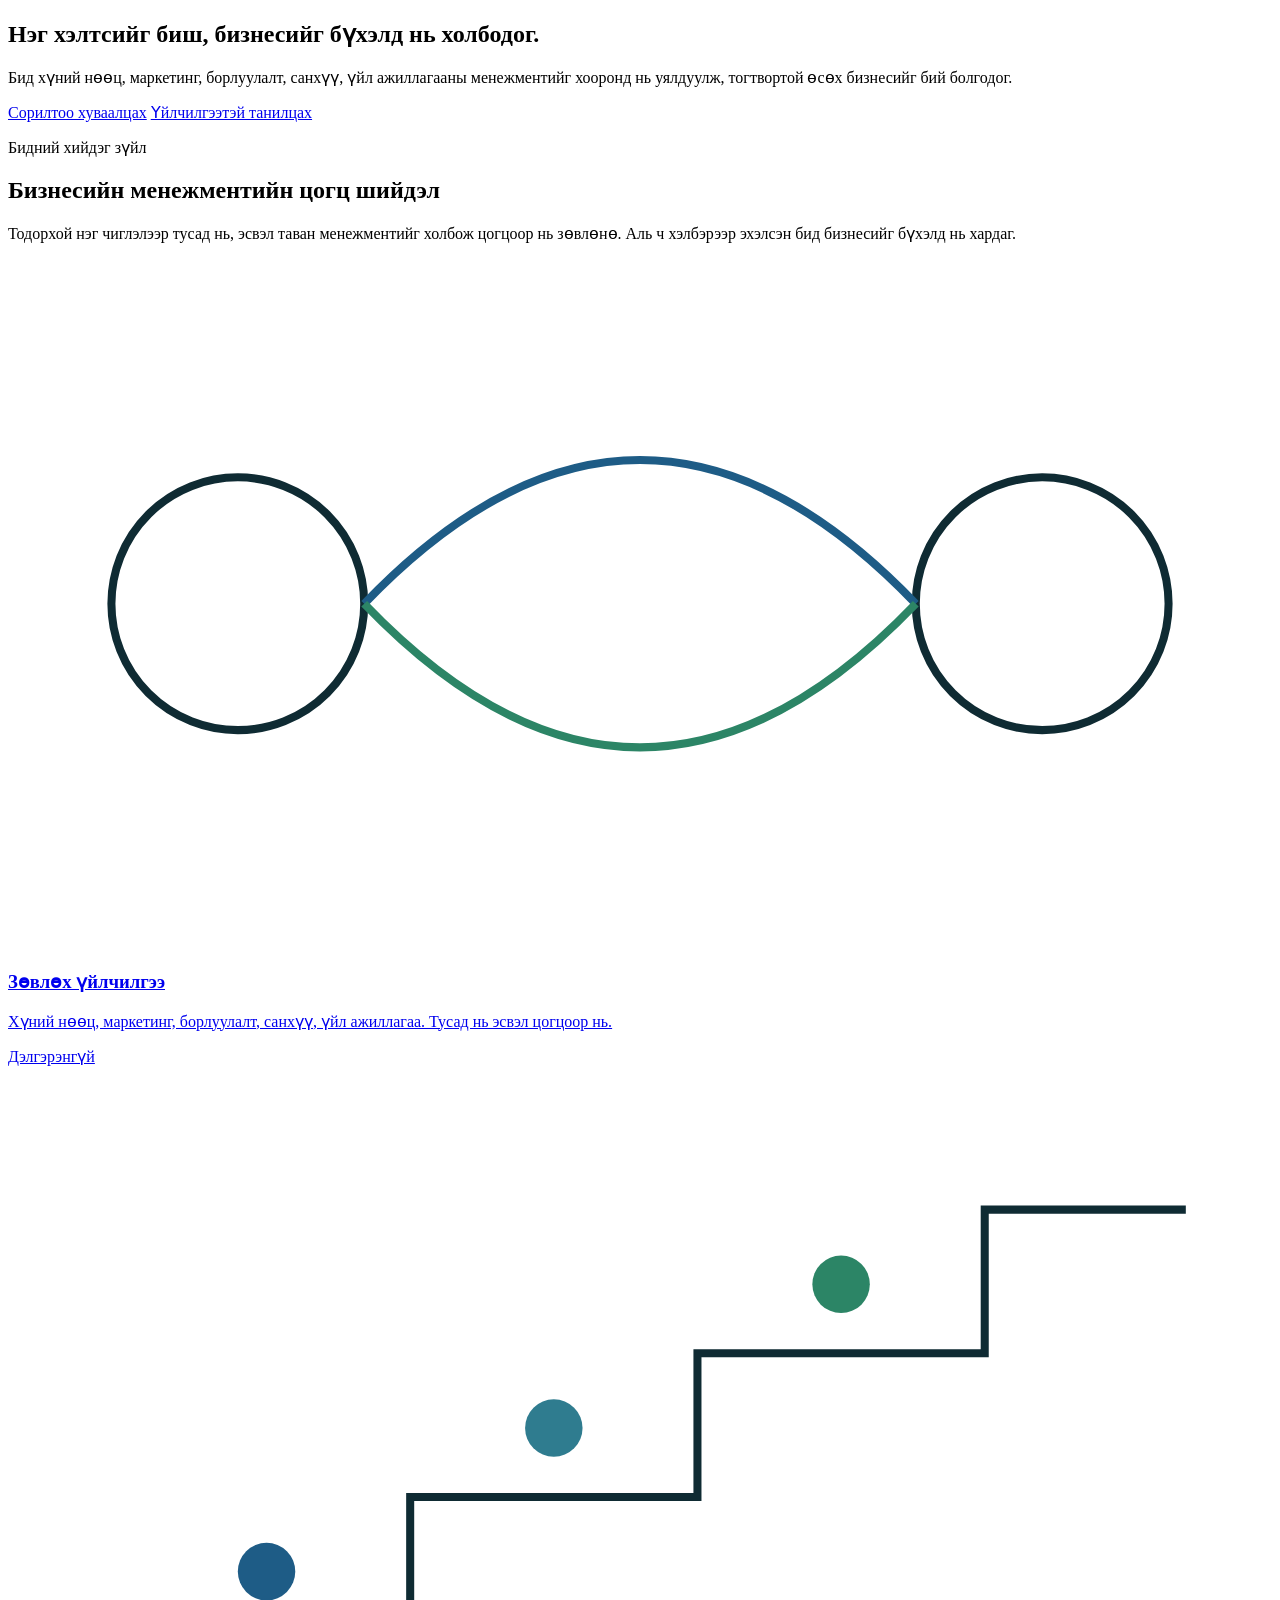
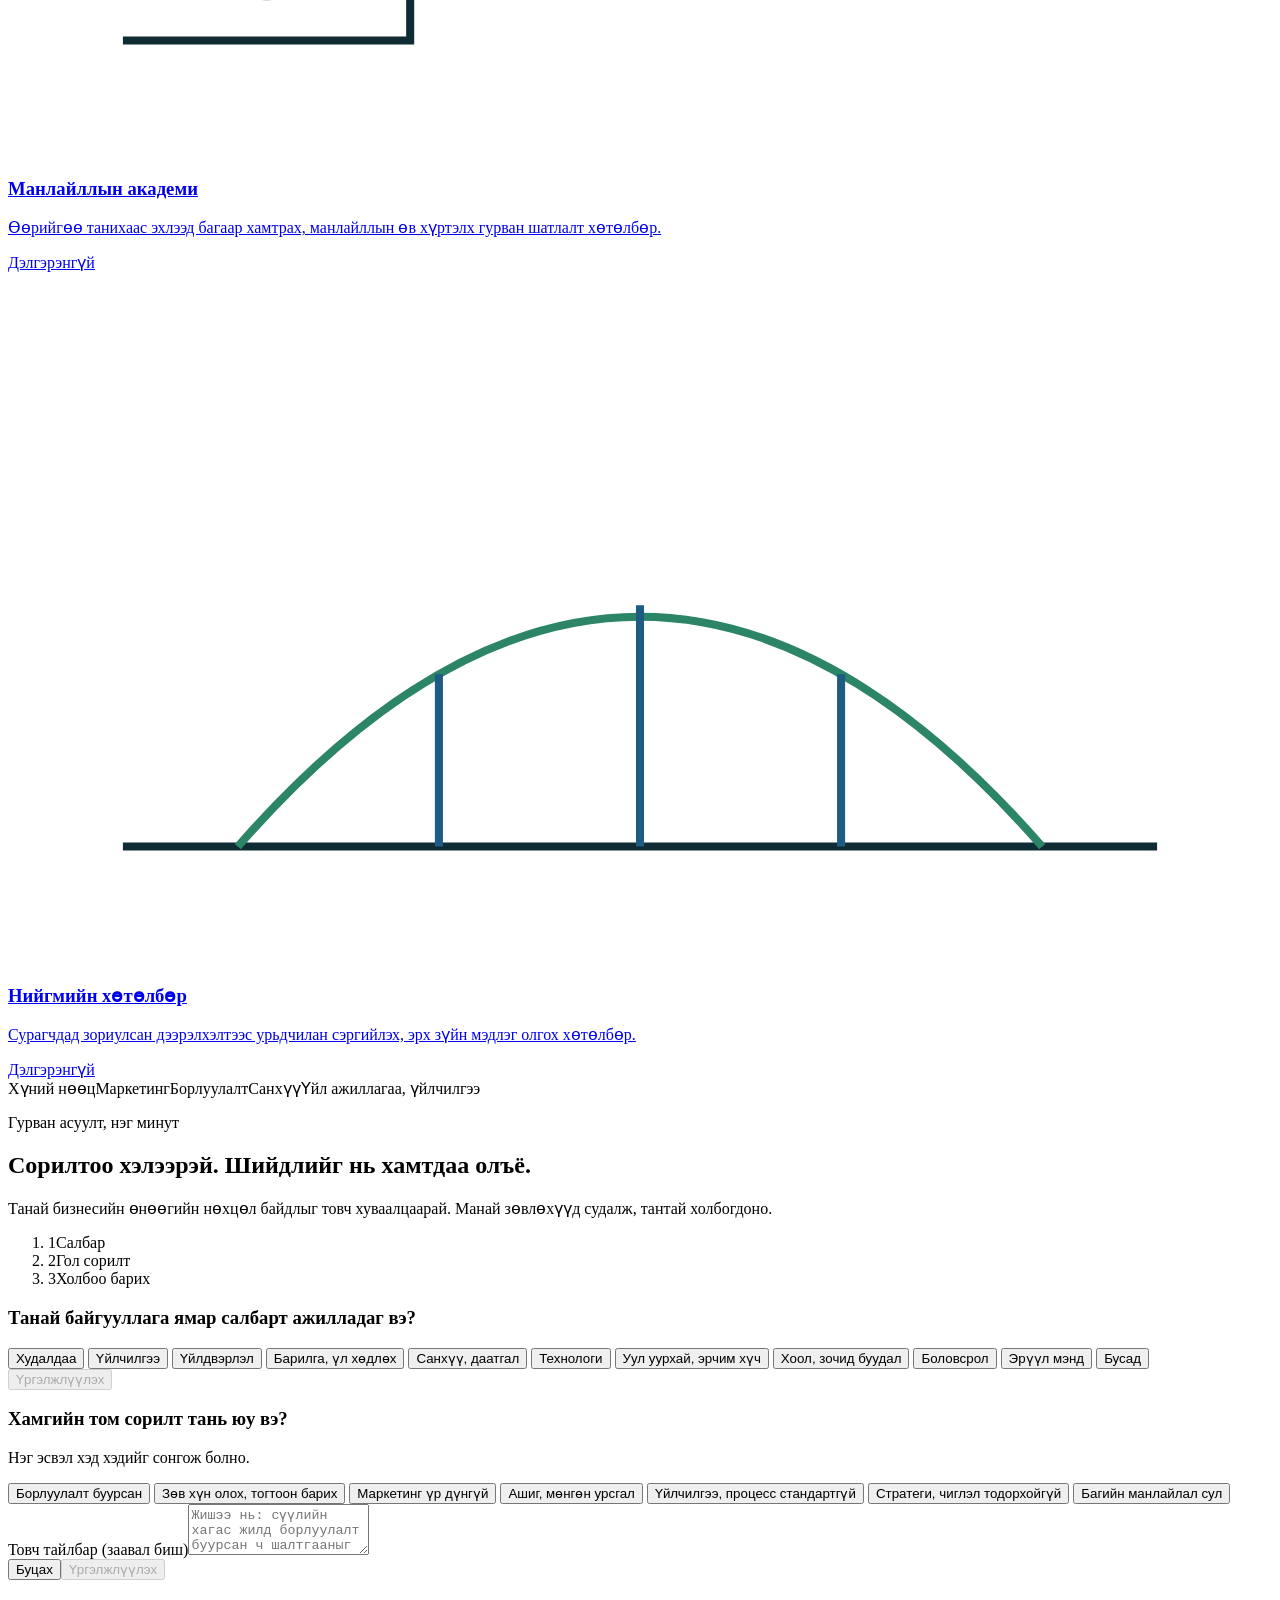
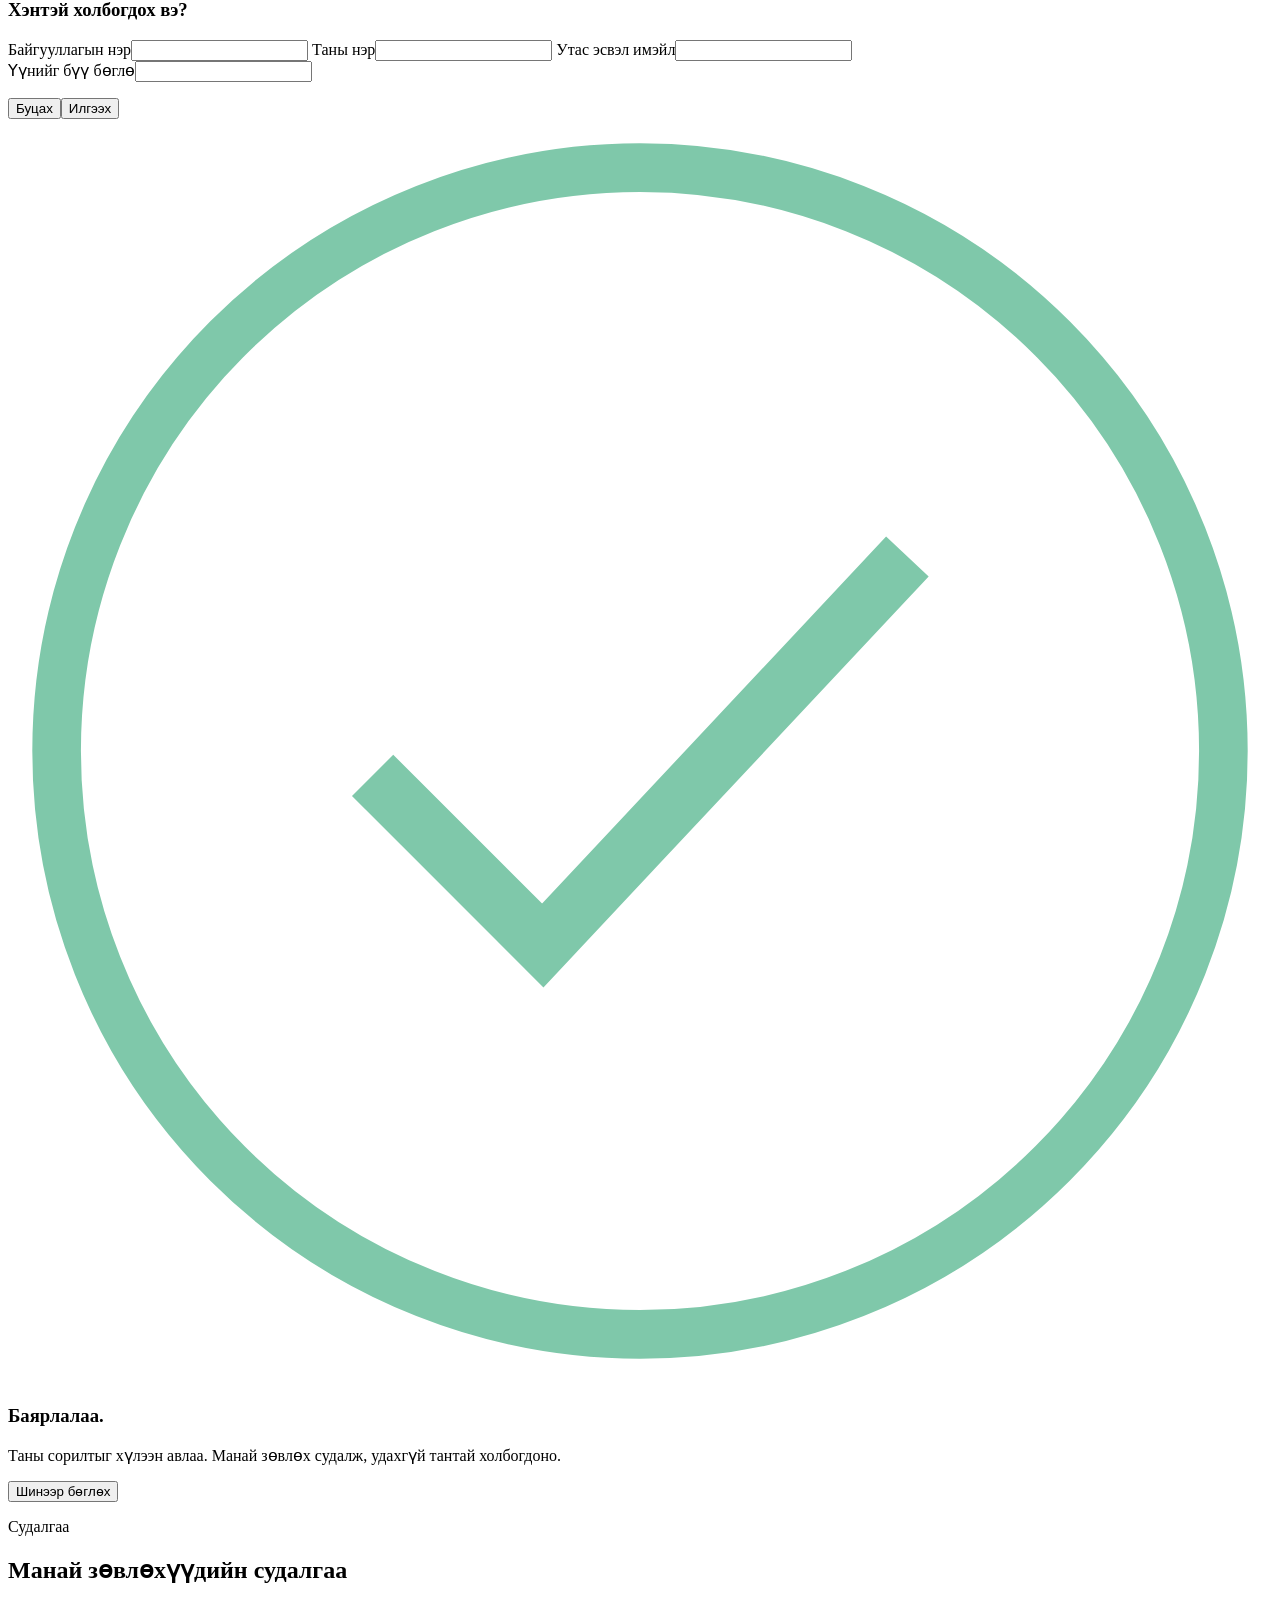
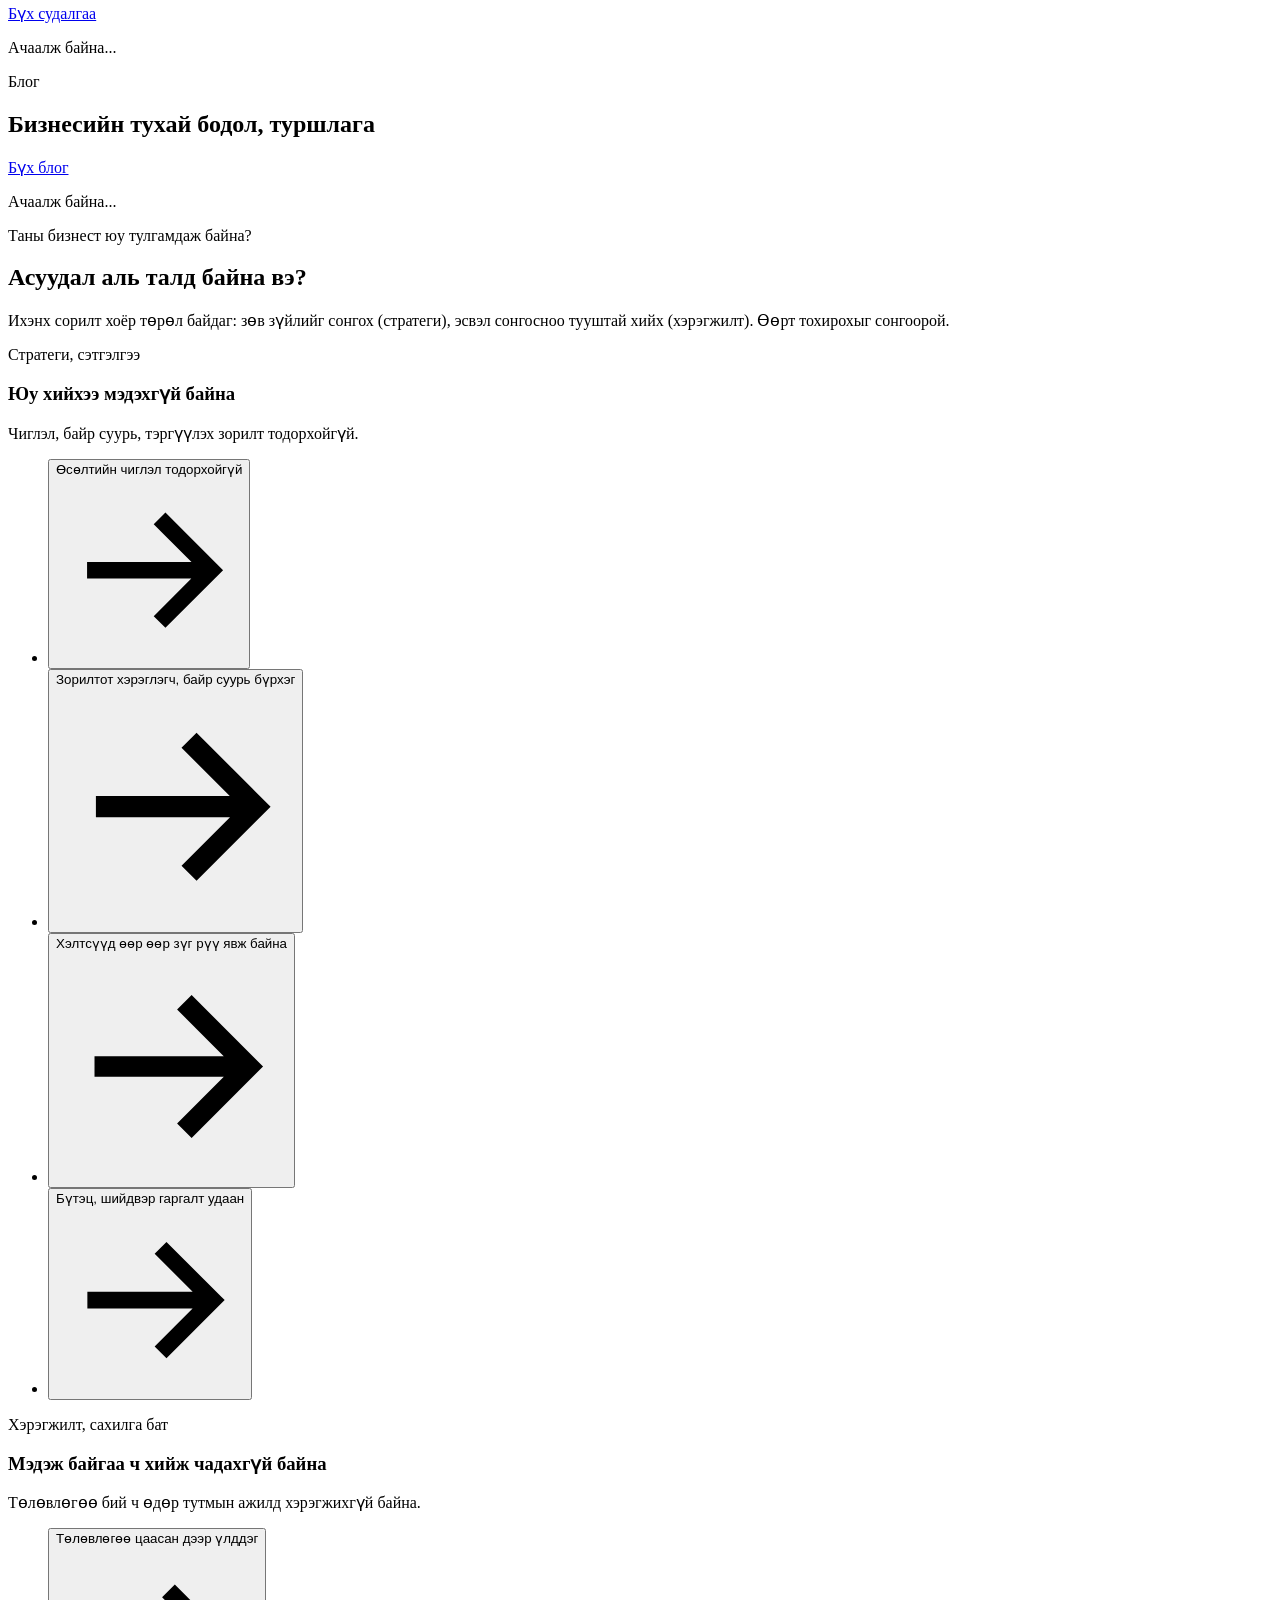
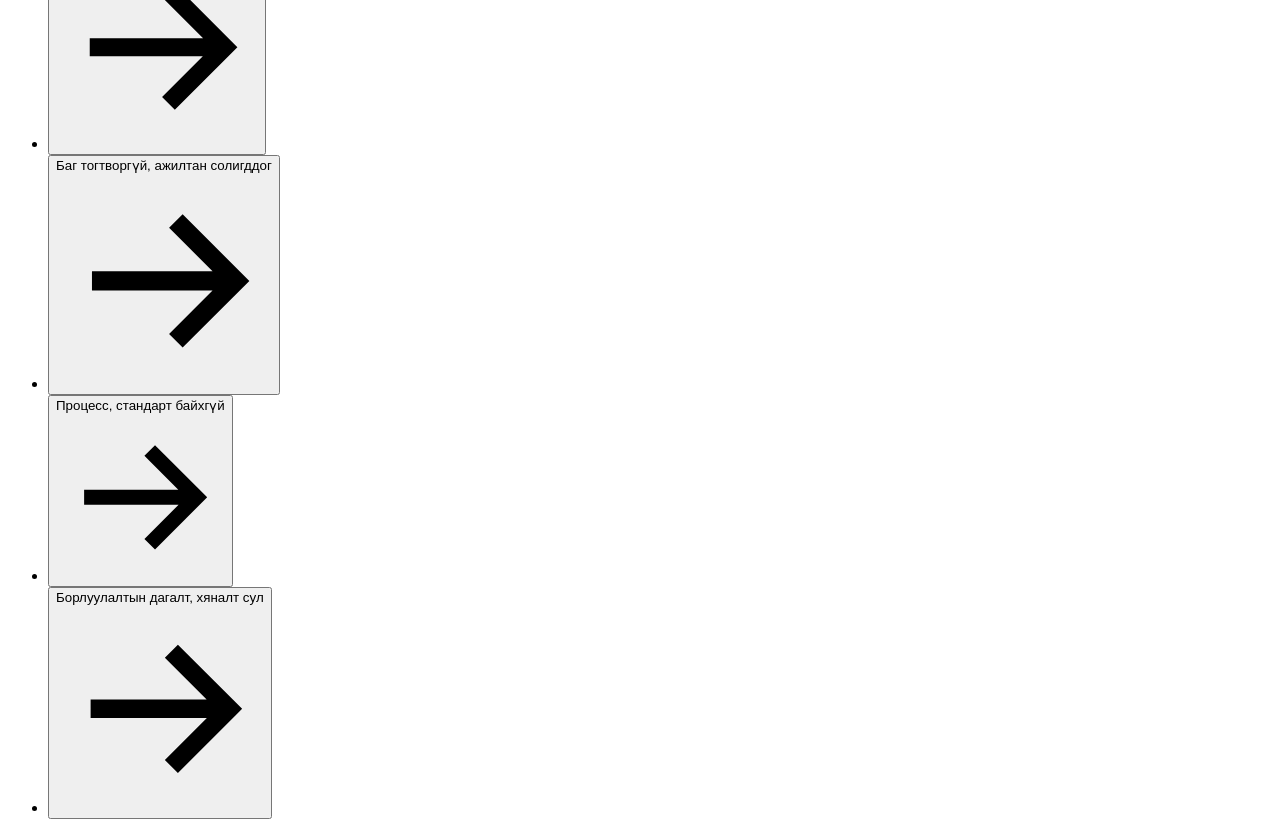
==== commit 11ab869c: "Add files via upload" ====
--- a/index.html
+++ b/index.html
@@ -4,698 +4,254 @@
 <meta charset="utf-8">
 <meta name="viewport" content="width=device-width, initial-scale=1">
 <title>Шийдэл | Тогтвортой хөгжлийн гүүр</title>
-<meta name="description" content="«Шийдэл» Тогтвортой Хөгжлийн Гүүр: хүний нөөц, маркетинг, борлуулалт, санхүү, үйл ажиллагааны менежментийг холбож, тогтвортой бизнесийг бий болгох зөвлөх, сургалтын байгууллага.">
-<link rel="preconnect" href="https://fonts.googleapis.com">
-<link rel="preconnect" href="https://fonts.gstatic.com" crossorigin>
+<meta name="description" content="Хүний нөөц, маркетинг, борлуулалт, санхүү, үйл ажиллагааны менежментийг холбож, тогтвортой бизнесийг бий болгох зөвлөх, сургалтын байгууллага.">
+<link rel="icon" href="assets/favicon.svg">
+<link rel="preconnect" href="https://fonts.googleapis.com"><link rel="preconnect" href="https://fonts.gstatic.com" crossorigin>
 <link href="https://fonts.googleapis.com/css2?family=Source+Serif+4:opsz,wght@8..60,400;8..60,500;8..60,600&family=Inter:wght@400;500;600&display=swap" rel="stylesheet">
-<style>
-:root{
-  --ink:#0F2B33;        /* deep teal ink: text, dark sections */
-  --ink-soft:#4A6168;
-  --blue:#1E5C86;       /* bridge blue */
-  --green:#2C8566;      /* growth green */
-  --green-soft:#E3F0EA;
-  --mist:#F0F4F4;       /* section tint */
-  --paper:#FFFFFF;
-  --line:#D5DFDF;
-  --serif:"Source Serif 4", Georgia, serif;
-  --sans:"Inter", system-ui, -apple-system, "Segoe UI", sans-serif;
-  --wrap:1180px;
-}
-*{box-sizing:border-box}
-html{scroll-behavior:smooth}
-body{margin:0;background:var(--paper);color:var(--ink);font-family:var(--sans);font-size:17px;line-height:1.6;-webkit-font-smoothing:antialiased}
-img,svg{display:block;max-width:100%}
-a{color:inherit}
-button{font:inherit;color:inherit;cursor:pointer}
-:focus-visible{outline:2px solid var(--blue);outline-offset:3px;border-radius:2px}
-.wrap{max-width:var(--wrap);margin:0 auto;padding:0 24px}
-h1,h2,h3{font-family:var(--serif);font-weight:500;line-height:1.15;margin:0;letter-spacing:-.01em}
-h2{font-size:clamp(30px,4vw,44px)}
-h3{font-size:22px}
-p{margin:0}
-.lede{font-size:19px;color:var(--ink-soft);max-width:62ch}
-section{padding:112px 0}
-.tint{background:var(--mist)}
-.dark{background:var(--ink);color:#E7EFEF}
-.dark .lede{color:#A9BFC2}
-.sec-head{display:grid;grid-template-columns:1fr 1.25fr;gap:48px;align-items:end;margin-bottom:56px}
-.sec-head .lede{justify-self:start}
-
-/* ---------- header ---------- */
-header{position:sticky;top:0;z-index:40;background:rgba(255,255,255,.92);backdrop-filter:saturate(1.4) blur(10px);border-bottom:1px solid transparent;transition:border-color .2s}
-header.scrolled{border-bottom-color:var(--line)}
-.bar{display:flex;align-items:center;justify-content:space-between;height:72px}
-.brand{display:flex;align-items:center;gap:12px;text-decoration:none}
-.brand svg{width:34px;height:34px}
-.brand b{font-family:var(--serif);font-weight:600;font-size:21px;letter-spacing:.01em}
-.brand span{display:block;font-size:12px;color:var(--ink-soft);line-height:1.2}
-nav ul{display:flex;gap:30px;list-style:none;margin:0;padding:0}
-nav a{text-decoration:none;font-size:15px;color:var(--ink-soft)}
-nav a:hover{color:var(--ink)}
-.btn{display:inline-flex;align-items:center;gap:8px;padding:13px 22px;border-radius:999px;border:1px solid var(--ink);background:var(--ink);color:#fff;text-decoration:none;font-size:15px;font-weight:500;transition:background .2s,color .2s}
-.btn:hover{background:var(--blue);border-color:var(--blue)}
-.btn.ghost{background:transparent;color:var(--ink)}
-.btn.ghost:hover{background:var(--ink);color:#fff}
-.menu-btn{display:none;background:none;border:0;padding:8px}
-.menu-btn span{display:block;width:22px;height:2px;background:var(--ink);margin:5px 0}
-
-/* ---------- hero ---------- */
-.hero{padding:72px 0 96px}
-.hero-grid{display:grid;grid-template-columns:1.1fr .9fr;gap:56px;align-items:center}
-.hero h1{font-size:clamp(42px,6.2vw,78px);font-weight:400;letter-spacing:-.025em;line-height:1.04}
-.hero .lede{margin:28px 0 36px}
-.hero-ctas{display:flex;gap:12px;flex-wrap:wrap}
-.bridge{position:relative}
-.bridge svg{width:100%;height:auto}
-.bridge .edge{stroke:var(--line);stroke-width:1.4;fill:none;transition:stroke .35s,stroke-width .35s,opacity .35s}
-.bridge .edge.on{stroke:var(--green);stroke-width:2.4}
-.bridge .edge.off{opacity:.35}
-.bridge .node circle{fill:var(--paper);stroke:var(--ink);stroke-width:1.4;transition:fill .25s,stroke .25s}
-.bridge .node text{font-family:var(--sans);font-size:16px;fill:var(--ink);text-anchor:middle;pointer-events:none}
-.bridge .node{cursor:pointer;outline:none}
-.bridge .node:hover circle,.bridge .node:focus-visible circle{stroke:var(--blue);stroke-width:2.4}
-.bridge .node.active circle{fill:var(--ink);stroke:var(--ink)}
-.bridge .node.active text{fill:#fff}
-.bridge .core{font-family:var(--serif);font-size:19px;fill:var(--ink-soft);text-anchor:middle}
-.bridge .core-bg{fill:var(--paper)}
-.tint .bridge .core-bg{fill:var(--mist)}
-.draw .edge{stroke-dasharray:420;stroke-dashoffset:420;animation:draw 1.6s ease forwards}
-@keyframes draw{to{stroke-dashoffset:0}}
-
-/* ---------- symptom vs cause ---------- */
-.causes{display:grid;grid-template-columns:repeat(3,1fr);border-top:1px solid var(--line)}
-.cause{padding:32px 28px 8px 0;border-right:1px solid var(--line);margin-right:28px}
-.cause:last-child{border-right:0;margin-right:0}
-.cause .seen{font-size:14px;color:var(--ink-soft);margin-bottom:6px}
-.cause .seen-txt{font-family:var(--serif);font-size:23px;line-height:1.3;margin-bottom:22px}
-.cause .root{font-size:14px;color:var(--green);margin-bottom:6px;font-weight:500}
-.cause .root-txt{color:var(--ink-soft)}
-
-/* ---------- explorer ---------- */
-.explorer{display:grid;grid-template-columns:.9fr 1.1fr;gap:64px;align-items:start}
-.panel{min-height:420px}
-.panel .area-name{font-size:clamp(32px,4vw,46px);margin-bottom:12px}
-.panel .role{font-size:19px;color:var(--ink-soft);margin-bottom:32px;max-width:52ch}
-.cols{display:grid;grid-template-columns:1fr 1fr;gap:32px;margin-bottom:36px}
-.cols h4,.links h4{font-family:var(--sans);font-size:14px;font-weight:600;margin:0 0 12px;color:var(--ink)}
-.cols ul{list-style:none;margin:0;padding:0}
-.cols li{padding:10px 0;border-top:1px solid var(--line);font-size:16px}
-.links ul{list-style:none;padding:0;margin:0;display:grid;gap:10px}
-.links li{display:grid;grid-template-columns:150px 1fr;gap:16px;font-size:15.5px;padding:12px 16px;background:var(--paper);border-left:2px solid var(--green)}
-.links li b{font-weight:600}
-.panel-fade{animation:fade .35s ease}
-@keyframes fade{from{opacity:0;transform:translateY(6px)}to{opacity:1;transform:none}}
-
-/* ---------- toggle / tabs ---------- */
-.seg{display:inline-flex;background:var(--mist);border-radius:999px;padding:4px;margin-bottom:44px}
-.dark .seg{background:rgba(255,255,255,.08)}
-.seg button{border:0;background:transparent;padding:11px 22px;border-radius:999px;font-size:15px;font-weight:500;color:var(--ink-soft);transition:background .2s,color .2s}
-.dark .seg button{color:#A9BFC2}
-.seg button[aria-selected="true"]{background:var(--ink);color:#fff}
-.dark .seg button[aria-selected="true"]{background:#fff;color:var(--ink)}
-[role="tabpanel"][hidden]{display:none}
-
-/* consulting */
-.svc-list{border-top:1px solid var(--line)}
-.svc{display:grid;grid-template-columns:240px 1fr 1fr;gap:32px;padding:28px 0;border-bottom:1px solid var(--line)}
-.svc h3{font-size:24px}
-.svc p{color:var(--ink-soft)}
-.svc ul{margin:0;padding-left:18px;color:var(--ink-soft)}
-.svc li{margin-bottom:4px}
-.facts{display:flex;gap:48px;flex-wrap:wrap;margin-top:36px;color:var(--ink-soft);font-size:15px}
-.facts b{display:block;font-family:var(--serif);font-weight:500;font-size:26px;color:var(--ink)}
-.phases{display:grid;grid-template-columns:repeat(4,1fr);gap:0;border-top:2px solid var(--ink)}
-.phase{padding:26px 24px 0 0}
-.phase .n{font-family:var(--serif);font-size:15px;color:var(--green);margin-bottom:14px}
-.phase h3{font-size:22px;margin-bottom:10px}
-.phase p{color:var(--ink-soft);font-size:16px}
-
-/* process */
-.steps{list-style:none;margin:0;padding:0;display:grid;grid-template-columns:repeat(7,1fr);gap:0;counter-reset:s}
-.steps li{counter-increment:s;padding:22px 16px 0 0;border-top:1px solid rgba(255,255,255,.25);position:relative}
-.steps li::before{content:counter(s);position:absolute;top:-14px;left:0;width:28px;height:28px;border-radius:50%;background:var(--ink);border:1px solid rgba(255,255,255,.5);font-size:13px;display:grid;place-items:center;color:#fff}
-.steps li:first-child::before{background:var(--green);border-color:var(--green)}
-.steps b{display:block;font-family:var(--serif);font-weight:500;font-size:19px;margin:14px 0 6px;color:#fff}
-.steps span{font-size:14.5px;color:#A9BFC2;line-height:1.5}
-.hc{display:grid;grid-template-columns:1fr 1fr;gap:56px;align-items:center;margin-bottom:80px}
-.hc h2{color:#fff}
-
-/* academy */
-.stage-head{display:grid;grid-template-columns:1fr 1fr;gap:48px;margin-bottom:36px;align-items:end}
-.stage-head h3{font-size:34px}
-.stage-head .sub{color:var(--ink-soft);font-size:15px;margin-top:6px}
-.badge{display:inline-block;font-size:13px;padding:4px 12px;border-radius:999px;background:var(--green-soft);color:var(--green);font-weight:500;margin-top:14px}
-.badge.wip{background:#E6EEF5;color:var(--blue)}
-.modules{border-top:1px solid var(--line)}
-.mod{border-bottom:1px solid var(--line)}
-.mod-btn{width:100%;display:grid;grid-template-columns:48px 1.2fr 1fr 28px;gap:16px;align-items:center;background:none;border:0;text-align:left;padding:22px 0}
-.mod-btn .num{font-family:var(--serif);color:var(--ink-soft);font-size:16px}
-.mod-btn .t{font-family:var(--serif);font-size:24px}
-.mod-btn .cat{color:var(--ink-soft);font-size:15px}
-.mod-btn .chev{width:22px;height:22px;transition:transform .25s}
-.mod-btn[aria-expanded="true"] .chev{transform:rotate(45deg)}
-.mod-body{display:grid;grid-template-rows:0fr;transition:grid-template-rows .3s ease}
-.mod-body>div{overflow:hidden}
-.mod.open .mod-body{grid-template-rows:1fr}
-.mod-inner{display:grid;grid-template-columns:48px 1.2fr 1fr 28px;gap:16px;padding:0 0 26px}
-.mod-inner ul{grid-column:2;list-style:none;margin:0;padding:0}
-.mod-inner li{padding:6px 0 6px 18px;position:relative;color:var(--ink-soft)}
-.mod-inner li::before{content:"";position:absolute;left:0;top:15px;width:8px;height:1.5px;background:var(--green)}
-.trainer{grid-column:3;font-size:15px}
-.trainer b{display:block;font-weight:600}
-.trainer span{color:var(--ink-soft)}
-.wip-box{border:1px dashed var(--line);padding:40px;display:grid;grid-template-columns:1.3fr 1fr;gap:40px;align-items:center;background:var(--paper)}
-.wip-box p{color:var(--ink-soft)}
-.path{display:flex;align-items:center;gap:14px;margin-bottom:44px;flex-wrap:wrap;font-size:15px;color:var(--ink-soft)}
-.path i{width:36px;height:1px;background:var(--line);display:inline-block}
-
-/* insights */
-.filters{display:flex;gap:8px;flex-wrap:wrap;margin:-20px 0 36px}
-.chip{border:1px solid var(--line);background:var(--paper);border-radius:999px;padding:7px 15px;font-size:14px;color:var(--ink-soft)}
-.chip[aria-pressed="true"]{border-color:var(--ink);color:var(--ink);background:var(--mist)}
-.posts{display:grid;grid-template-columns:repeat(3,1fr);gap:40px 32px}
-.post{background:none;border:0;padding:0;text-align:left;display:flex;flex-direction:column;gap:10px;border-top:1px solid var(--ink);padding-top:20px}
-.post:first-child{grid-column:span 2;border-top-width:2px}
-.post:first-child h3{font-size:34px}
-.post .meta{font-size:13.5px;color:var(--green);font-weight:500}
-.post h3{font-size:24px;transition:color .2s}
-.post:hover h3{color:var(--blue)}
-.post p{color:var(--ink-soft);font-size:16px}
-.post .by{font-size:13.5px;color:var(--ink-soft);margin-top:auto}
-.empty{color:var(--ink-soft);padding:40px 0}
-
-/* reader */
-dialog{border:0;padding:0;max-width:760px;width:calc(100% - 32px);max-height:calc(100vh - 48px);border-radius:6px;color:var(--ink)}
-dialog::backdrop{background:rgba(15,43,51,.55)}
-.reader{padding:56px 64px 64px;overflow:auto}
-.reader .meta{font-size:14px;color:var(--green);font-weight:500;margin-bottom:14px}
-.reader h2{font-size:clamp(28px,4vw,40px);margin-bottom:12px}
-.reader .by{color:var(--ink-soft);font-size:14.5px;margin-bottom:32px;padding-bottom:24px;border-bottom:1px solid var(--line)}
-.reader .body p{font-family:var(--serif);font-size:19px;line-height:1.7;margin-bottom:18px;max-width:64ch}
-.reader .body h3{font-size:22px;margin:30px 0 10px}
-.close{position:absolute;top:16px;right:16px;width:40px;height:40px;border-radius:50%;border:1px solid var(--line);background:#fff;display:grid;place-items:center}
-
-/* csr */
-.csr{display:grid;grid-template-columns:1fr 1fr;gap:64px;align-items:center}
-.csr blockquote{margin:0;font-family:var(--serif);font-size:clamp(26px,3.2vw,36px);line-height:1.25}
-.csr ul{padding-left:18px;color:var(--ink-soft);margin:20px 0 28px}
-
-/* contact */
-.contact{display:grid;grid-template-columns:.9fr 1.1fr;gap:72px}
-.contact dl{margin:36px 0 0}
-.contact dt{font-size:14px;color:#A9BFC2;margin-top:18px}
-.contact dd{margin:2px 0 0;font-size:18px}
-form{display:grid;grid-template-columns:1fr 1fr;gap:16px}
-label{display:grid;gap:6px;font-size:14px;color:#A9BFC2}
-label.full{grid-column:1/-1}
-input,select,textarea{font:inherit;font-size:16px;color:#fff;background:rgba(255,255,255,.06);border:1px solid rgba(255,255,255,.22);border-radius:4px;padding:13px 14px}
-select option{color:var(--ink)}
-input:focus,select:focus,textarea:focus{outline:none;border-color:#fff}
-textarea{min-height:120px;resize:vertical}
-form .btn{background:#fff;color:var(--ink);border-color:#fff;justify-self:start}
-form .btn:hover{background:var(--green);border-color:var(--green);color:#fff}
-.note{grid-column:1/-1;font-size:14px;color:#A9BFC2;min-height:20px}
-
-footer{background:var(--ink);color:#A9BFC2;border-top:1px solid rgba(255,255,255,.12);padding:32px 0;font-size:14px}
-footer .wrap{display:flex;justify-content:space-between;gap:16px;flex-wrap:wrap}
-
-/* ---------- responsive ---------- */
-@media (max-width:1000px){
-  .steps{grid-template-columns:repeat(2,1fr);row-gap:36px}
-  .phases{grid-template-columns:1fr 1fr;row-gap:32px}
-  .posts{grid-template-columns:1fr 1fr}
-}
-@media (max-width:860px){
-  section{padding:80px 0}
-  nav{display:none;position:absolute;top:72px;left:0;right:0;background:#fff;border-bottom:1px solid var(--line);padding:16px 24px 24px}
-  nav.open{display:block}
-  nav ul{flex-direction:column;gap:14px}
-  .menu-btn{display:block}
-  .bar .btn{display:none}
-  .hero-grid,.sec-head,.explorer,.hc,.stage-head,.csr,.contact,.wip-box{grid-template-columns:1fr;gap:36px}
-  .hero{padding:40px 0 72px}
-  .bridge{max-width:440px;margin:0 auto}
-  #heroBridge{display:none}
-  .bridge .node text{font-size:19px}
-  .causes{grid-template-columns:1fr}
-  .cause{border-right:0;margin-right:0;border-bottom:1px solid var(--line);padding-right:0}
-  .svc{grid-template-columns:1fr;gap:12px}
-  .cols{grid-template-columns:1fr}
-  .links li{grid-template-columns:1fr;gap:2px}
-  .mod-btn{grid-template-columns:36px 1fr 24px}
-  .mod-btn .cat{grid-column:2;grid-row:2;margin-top:-10px}
-  .mod-btn .chev{grid-column:3;grid-row:1}
-  .mod-inner{grid-template-columns:36px 1fr;row-gap:16px}
-  .mod-inner ul,.trainer{grid-column:2}
-  .reader{padding:48px 24px}
-}
-@media (max-width:600px){
-  body{font-size:16px}
-  .steps,.phases,.posts{grid-template-columns:1fr}
-  .post:first-child{grid-column:auto}
-  .post:first-child h3{font-size:28px}
-  form{grid-template-columns:1fr}
-  .wrap{padding:0 16px}
-  .seg{display:flex;overflow-x:auto}
-  .seg button{padding:10px 16px;white-space:nowrap}
-}
-@media (prefers-reduced-motion:reduce){
-  *{animation:none!important;transition:none!important;scroll-behavior:auto!important}
-  .draw .edge{stroke-dashoffset:0}
-}
-</style>
+<link rel="stylesheet" href="assets/styles.css">
 </head>
-<body>
-
-<header id="top">
-  <div class="wrap bar">
-    <a class="brand" href="#top" aria-label="Шийдэл нүүр хуудас">
-      <svg viewBox="0 0 40 40" aria-hidden="true"><path d="M4 30 Q20 6 36 30" fill="none" stroke="#1E5C86" stroke-width="3"/><path d="M4 30h32" stroke="#2C8566" stroke-width="3"/><path d="M12 30v-8M20 30V17M28 30v-8" stroke="#0F2B33" stroke-width="2"/></svg>
-      <div><b>Шийдэл</b><span>Тогтвортой хөгжлийн гүүр</span></div>
-    </a>
-    <nav id="nav" aria-label="Үндсэн цэс">
-      <ul>
-        <li><a href="#approach">Арга зүй</a></li>
-        <li><a href="#consulting">Зөвлөх үйлчилгээ</a></li>
-        <li><a href="#academy">Манлайллын академи</a></li>
-        <li><a href="#insights">Судалгаа, блог</a></li>
-        <li><a href="#contact">Холбоо барих</a></li>
-      </ul>
-    </nav>
-    <a class="btn" href="#contact">Оношилгоо захиалах</a>
-    <button class="menu-btn" aria-label="Цэс нээх" aria-expanded="false" aria-controls="nav"><span></span><span></span><span></span></button>
-  </div>
-</header>
-
+<body data-page="home">
+<div data-header></div>
 <main>
-<!-- HERO -->
+
 <section class="hero">
   <div class="wrap hero-grid">
     <div>
       <h1>Нэг хэлтсийг биш, бизнесийг бүхэлд нь холбодог.</h1>
       <p class="lede">Бид хүний нөөц, маркетинг, борлуулалт, санхүү, үйл ажиллагааны менежментийг хооронд нь уялдуулж, тогтвортой өсөх бизнесийг бий болгодог.</p>
-      <div class="hero-ctas">
-        <a class="btn" href="#contact">Оношилгоо захиалах</a>
-        <a class="btn ghost" href="#approach">Арга зүйтэй танилцах</a>
-      </div>
-    </div>
-    <div class="bridge draw" id="heroBridge" aria-hidden="true"></div>
-  </div>
-</section>
-
-<!-- SYMPTOM VS CAUSE -->
-<section class="tint">
-  <div class="wrap">
-    <div class="sec-head">
-      <h2>Асуудал нэг газар харагдаж, өөр газар үүсдэг.</h2>
-      <p class="lede">Ихэнх байгууллага шинж тэмдгийг засдаг. Бид шалтгааныг нь хайдаг, учир нь таван менежмент бие биедээ шууд нөлөөлдөг.</p>
-    </div>
-    <div class="causes">
-      <div class="cause"><p class="seen">Харагдаж буй асуудал</p><p class="seen-txt">Борлуулалт буурч байна</p><p class="root">Үндсэн шалтгаан байж болох</p><p class="root-txt">Шинэ ажилтнууд сургалтгүй, бүтээгдэхүүнээ мэдэхгүй байна. Энэ бол хүний нөөцийн асуудал.</p></div>
-      <div class="cause"><p class="seen">Харагдаж буй асуудал</p><p class="seen-txt">Маркетингийн зардал өгөөжгүй</p><p class="root">Үндсэн шалтгаан байж болох</p><p class="root-txt">Шинэ хэрэглэгч ирж байгаа ч муу үйлчилгээнээс болж эргэж ирдэггүй. Энэ бол үйл ажиллагааны асуудал.</p></div>
-      <div class="cause"><p class="seen">Харагдаж буй асуудал</p><p class="seen-txt">Мөнгөн урсгал хүрэлцэхгүй</p><p class="root">Үндсэн шалтгаан байж болох</p><p class="root-txt">Борлуулалтыг өсгөхийн тулд хэт урт төлбөрийн нөхцөл, хямдрал өгсөн. Энэ бол борлуулалтын бодлогын асуудал.</p></div>
-    </div>
-  </div>
-</section>
-
-<!-- APPROACH / EXPLORER -->
-<section id="approach">
-  <div class="wrap">
-    <div class="sec-head">
-      <h2>Таван менежмент, нэг систем.</h2>
-      <p class="lede">Менежмент бүрийг сонгож, тухайн чиглэлийн үүрэг, түгээмэл асуудал, бусад дөрвөн менежменттэй хэрхэн холбогддогийг харна уу.</p>
-    </div>
-    <div class="explorer">
-      <div class="bridge" id="explorerBridge"></div>
-      <div class="panel" id="panel" aria-live="polite"></div>
-    </div>
-  </div>
-</section>
-
-<!-- CONSULTING -->
-<section id="consulting" class="tint">
-  <div class="wrap">
-    <div class="sec-head">
-      <h2>Зөвлөх үйлчилгээ</h2>
-      <p class="lede">Тодорхой нэг чиглэлээр тусад нь, эсвэл таван менежментийг холбож цогцоор нь. Аль ч хэлбэрээр эхэлсэн бид бизнесийг бүхэлд нь хардаг.</p>
-    </div>
-    <div class="seg" role="tablist" aria-label="Зөвлөгөөний хэлбэр">
-      <button role="tab" id="t-sep" aria-selected="true" aria-controls="p-sep">Тусдаа зөвлөгөө</button>
-      <button role="tab" id="t-int" aria-selected="false" aria-controls="p-int" tabindex="-1">Цогц зөвлөгөө</button>
-    </div>
-    <div role="tabpanel" id="p-sep" aria-labelledby="t-sep">
-      <div class="svc-list" id="svcList"></div>
-      <div class="facts"><div><b>1–3 сар</b>Хугацаа</div><div><b>Нэг чиглэл</b>Хамрах хүрээ</div><div><b>Чиглэлийн оношилгоо</b>Эхлэх цэг</div></div>
-    </div>
-    <div role="tabpanel" id="p-int" aria-labelledby="t-int" hidden>
-      <div class="phases">
-        <div class="phase"><p class="n">1-р үе шат</p><h3>Оношилгоо</h3><p>Таван менежментийг үнэлж, хоорондын уялдаа хаана алдагдаж буйг зураглана.</p></div>
-        <div class="phase"><p class="n">2-р үе шат</p><h3>Тэргүүлэх чиглэл</h3><p>Хамгийн их нөлөө үзүүлэх хоёроос гурван өөрчлөлтийг удирдлагатай хамт сонгоно.</p></div>
-        <div class="phase"><p class="n">3-р үе шат</p><h3>Хэрэгжүүлэлт</h3><p>Хэлтэс бүртэй хамтран ажиллаж, шийдлийг өдөр тутмын үйл ажиллагаанд нэвтрүүлнэ.</p></div>
-        <div class="phase"><p class="n">4-р үе шат</p><h3>Хэмжилт, тогтвортой байдал</h3><p>Үр дүнг тогтмол хэмжиж, систем танай багийн гарт бие даан ажиллах хүртэл дэмжинэ.</p></div>
-      </div>
-      <div class="facts"><div><b>6–12 сар</b>Хугацаа</div><div><b>Таван менежмент</b>Хамрах хүрээ</div><div><b>5 менежментийн оношилгоо</b>Эхлэх цэг</div></div>
-    </div>
-  </div>
-</section>
-
-<!-- HEALTH CHECK + PROCESS -->
-<section class="dark">
-  <div class="wrap">
-    <div class="hc">
-      <h2>5 менежментийн оношилгоо</h2>
-      <p class="lede">Бидний хамтын ажиллагаа үргэлж оношилгоогоор эхэлдэг. Богино хугацаанд таван менежментийг үнэлж, уялдаа хаана тасарч буйг, юуг хамгийн түрүүнд засах ёстойг тодорхой харуулна.</p>
-    </div>
-    <ol class="steps">
-      <li><b>Холбоо барих</b><span>Таны хэрэгцээг сонсоно</span></li>
-      <li><b>Танилцах уулзалт</b><span>30 минутад зорилго, асуудлыг тодорхойлно</span></li>
-      <li><b>Оношилгоо</b><span>Үндсэн шалтгааныг олно</span></li>
-      <li><b>Санал</b><span>Шийдэл, хугацаа, төсвийг танилцуулна</span></li>
-      <li><b>Хэрэгжүүлэлт</b><span>Хамтдаа хэрэгжүүлнэ</span></li>
-      <li><b>Үр дүнгийн тайлан</b><span>Өөрчлөлтийг тоогоор харуулна</span></li>
-      <li><b>Тасралтгүй дэмжлэг</b><span>Дараагийн алхмыг төлөвлөнө</span></li>
-    </ol>
-  </div>
-</section>
-
-<!-- ACADEMY -->
-<section id="academy">
-  <div class="wrap">
-    <div class="sec-head">
-      <h2>Манлайллын академи</h2>
-      <p class="lede">Байгууллагын ажилтнуудад зориулсан гурван шатлалт хөтөлбөр. Шат бүр долоон модультай бөгөөд хувь хүнээс эхэлж, баг, байгууллагын манлайлал руу шилжинэ.</p>
-    </div>
-    <div class="path" aria-hidden="true"><span>Өөрийгөө таних</span><i></i><span>Багаар хамтрах</span><i></i><span>Манлайллын өв</span></div>
-    <div class="seg" role="tablist" aria-label="Хөтөлбөрийн шат">
-      <button role="tab" id="t-s1" aria-selected="true" aria-controls="p-s1">1. Self Awareness</button>
-      <button role="tab" id="t-s2" aria-selected="false" aria-controls="p-s2" tabindex="-1">2. Team Collab</button>
-      <button role="tab" id="t-s3" aria-selected="false" aria-controls="p-s3" tabindex="-1">3. Legacy of Leadership</button>
-    </div>
-
-    <div role="tabpanel" id="p-s1" aria-labelledby="t-s1">
-      <div class="stage-head">
-        <div><h3>Self Awareness</h3><p class="sub">Өөрийгөө таних</p><span class="badge">7 модуль, бүртгэл нээлттэй</span></div>
-        <p class="lede">Манлайлал өөрийгөө ойлгохоос эхэлдэг. Хувь хүний хөгжил, брендинг, харилцаа, эрх зүй, эрүүл мэнд, карьерын шийдвэрийг хамарсан долоон модуль.</p>
-      </div>
-      <div class="modules" id="modules"></div>
-    </div>
-
-    <div role="tabpanel" id="p-s2" aria-labelledby="t-s2" hidden>
-      <div class="stage-head">
-        <div><h3>Team Collab</h3><p class="sub">Багаар хамтран ажиллах</p><span class="badge wip">7 модуль, боловсруулж байна</span></div>
-        <p class="lede">Өөрийгөө таньсан хүн бусадтай үр дүнтэй ажиллаж эхэлнэ. Итгэлцэл, харилцаа, хамтын шийдвэр, хэлтэс хоорондын уялдаанд төвлөрнө.</p>
-      </div>
-      <div class="wip-box"><p>Энэ шатны модулиуд одоо боловсруулагдаж байна. Хөтөлбөр нээгдэхэд хамгийн түрүүнд мэдээлэл авахыг хүсвэл бүртгүүлнэ үү.</p><a class="btn ghost" href="#contact" data-interest="Team Collab">Мэдээлэл авах</a></div>
-    </div>
-
-    <div role="tabpanel" id="p-s3" aria-labelledby="t-s3" hidden>
-      <div class="stage-head">
-        <div><h3>Legacy of Leadership</h3><p class="sub">Манлайллын өв</p><span class="badge wip">7 модуль, боловсруулж байна</span></div>
-        <p class="lede">Удирдагчдад зориулсан шат. Байгууллагын соёл, стратеги, залгамж удирдагч бэлтгэх замаар манлайллыг тогтвортой өв болгоно.</p>
-      </div>
-      <div class="wip-box"><p>Энэ шатны модулиуд одоо боловсруулагдаж байна. Хөтөлбөр нээгдэхэд хамгийн түрүүнд мэдээлэл авахыг хүсвэл бүртгүүлнэ үү.</p><a class="btn ghost" href="#contact" data-interest="Legacy of Leadership">Мэдээлэл авах</a></div>
-    </div>
-  </div>
-</section>
-
-<!-- INSIGHTS -->
-<section id="insights" class="tint">
-  <div class="wrap">
-    <div class="sec-head">
-      <h2>Судалгаа, блог</h2>
-      <p class="lede">Манай зөвлөхүүдийн судалгаа, ажиглалт, бизнес удирдлагын талаарх бодол.</p>
-    </div>
-    <div class="seg" role="tablist" aria-label="Нийтлэлийн төрөл">
-      <button role="tab" aria-selected="true" data-type="insight">Судалгаа</button>
-      <button role="tab" aria-selected="false" data-type="blog" tabindex="-1">Блог</button>
-    </div>
-    <div class="filters" id="filters" aria-label="Менежментээр шүүх"></div>
-    <div class="posts" id="posts"></div>
-  </div>
-</section>
-
-<!-- CSR -->
-<section>
-  <div class="wrap csr">
-    <blockquote>Тогтвортой бизнес нийгэмдээ хөрөнгө оруулдаг.</blockquote>
+      <div class="ctas">
+        <a class="btn" href="#challenge">Сорилтоо хуваалцах</a>
+        <a class="btn ghost" href="services.html">Үйлчилгээтэй танилцах</a>
+      </div>
+    </div>
+    <div id="heroBridge"></div>
+  </div>
+</section>
+
+<section class="sec tint">
+  <div class="wrap">
+    <div class="sec-head">
+      <div><p class="kicker">Бидний хийдэг зүйл</p><h2>Бизнесийн менежментийн цогц шийдэл</h2></div>
+      <p class="lede">Тодорхой нэг чиглэлээр тусад нь, эсвэл таван менежментийг холбож цогцоор нь зөвлөнө. Аль ч хэлбэрээр эхэлсэн бид бизнесийг бүхэлд нь хардаг.</p>
+    </div>
+    <div class="offer">
+      <a href="services.html">
+        <svg class="art" viewBox="0 0 220 120" preserveAspectRatio="xMinYMid meet" aria-hidden="true"><g fill="none" stroke-width="1.4"><circle cx="40" cy="60" r="22" stroke="#0F2B33"/><circle cx="180" cy="60" r="22" stroke="#0F2B33"/><path d="M62 60 Q110 10 158 60" stroke="#1E5C86"/><path d="M62 60 Q110 110 158 60" stroke="#2C8566"/></g></svg>
+        <h3>Зөвлөх үйлчилгээ</h3>
+        <p>Хүний нөөц, маркетинг, борлуулалт, санхүү, үйл ажиллагаа. Тусад нь эсвэл цогцоор нь.</p>
+        <span class="go">Дэлгэрэнгүй</span>
+      </a>
+      <a href="academy.html">
+        <svg class="art" viewBox="0 0 220 120" preserveAspectRatio="xMinYMid meet" aria-hidden="true"><g fill="none" stroke-width="1.4"><path d="M20 100 H70 V75 H120 V50 H170 V25 H205" stroke="#0F2B33"/><circle cx="45" cy="88" r="5" fill="#1E5C86" stroke="none"/><circle cx="95" cy="63" r="5" fill="#2F7C8F" stroke="none"/><circle cx="145" cy="38" r="5" fill="#2C8566" stroke="none"/></g></svg>
+        <h3>Манлайллын академи</h3>
+        <p>Өөрийгөө танихаас эхлээд багаар хамтрах, манлайллын өв хүртэлх гурван шатлалт хөтөлбөр.</p>
+        <span class="go">Дэлгэрэнгүй</span>
+      </a>
+      <a href="services.html#csr">
+        <svg class="art" viewBox="0 0 220 120" preserveAspectRatio="xMinYMid meet" aria-hidden="true"><g fill="none" stroke-width="1.4"><path d="M20 100 H200" stroke="#0F2B33"/><path d="M40 100 Q110 20 180 100" stroke="#2C8566"/><path d="M75 100 V70 M110 100 V58 M145 100 V70" stroke="#1E5C86"/></g></svg>
+        <h3>Нийгмийн хөтөлбөр</h3>
+        <p>Сурагчдад зориулсан дээрэлхэлтээс урьдчилан сэргийлэх, эрх зүйн мэдлэг олгох хөтөлбөр.</p>
+        <span class="go">Дэлгэрэнгүй</span>
+      </a>
+    </div>
+    <div class="areas-strip" aria-label="Таван менежмент"><span>Хүний нөөц</span><span>Маркетинг</span><span>Борлуулалт</span><span>Санхүү</span><span>Үйл ажиллагаа, үйлчилгээ</span></div>
+  </div>
+</section>
+
+<section class="sec dark" id="challenge">
+  <div class="wrap wizard">
     <div>
-      <h3>«Мэдлэгтэй сонголт — Миний ирээдүй»</h3>
-      <p class="lede" style="margin-top:12px">ЕБС-ийн 14–18 насны сурагчдад зориулсан дээрэлхэлтээс урьдчилан сэргийлэх, эрх зүйн мэдлэг олгох нийгмийн хөтөлбөр.</p>
-      <ul>
-        <li>Хуульч, мэргэжилтнүүдийн хичээл, сургалт</li>
-        <li>Сургуулийн нийгмийн ажилтантай хамтарсан хэрэгжилт</li>
-        <li>Үр дүнгийн хэмжилт, тайлагнал</li>
-      </ul>
-      <a class="btn ghost" href="#contact" data-interest="Нийгмийн хөтөлбөр">Хөтөлбөрийг ивээн тэтгэх</a>
-    </div>
-  </div>
-</section>
-
-<!-- CONTACT -->
-<section id="contact" class="dark">
-  <div class="wrap contact">
-    <div>
-      <h2 style="color:#fff">Бизнесээ хамтдаа холбоё.</h2>
-      <p class="lede" style="margin-top:20px">30 минутын танилцах уулзалтаар таны нөхцөл байдлыг сонсож, хаанаас эхлэхийг хамтдаа тодорхойлно.</p>
-      <dl id="contactInfo"></dl>
-    </div>
-    <form id="form" novalidate>
-      <label>Нэр<input name="name" required autocomplete="name"></label>
-      <label>Байгууллага<input name="org" autocomplete="organization"></label>
-      <label>Утас эсвэл имэйл<input name="reach" required></label>
-      <label>Сонирхож буй чиглэл
-        <select name="interest" id="interest">
-          <option>5 менежментийн оношилгоо</option>
-          <option>Тусдаа зөвлөгөө</option>
-          <option>Цогц зөвлөгөө</option>
-          <option>Self Awareness</option>
-          <option>Team Collab</option>
-          <option>Legacy of Leadership</option>
-          <option>Нийгмийн хөтөлбөр</option>
-          <option>Бусад</option>
-        </select>
-      </label>
-      <label class="full">Мессеж<textarea name="msg" placeholder="Танай байгууллагад одоо тулгамдаж буй асуудал юу вэ?"></textarea></label>
-      <button class="btn" type="submit">Хүсэлт илгээх</button>
-      <p class="note" id="formNote" role="status"></p>
+      <p class="kicker">Гурван асуулт, нэг минут</p>
+      <h2>Сорилтоо хэлээрэй. Шийдлийг нь хамтдаа олъё.</h2>
+      <p class="lede" style="margin-top:20px">Танай бизнесийн өнөөгийн нөхцөл байдлыг товч хуваалцаарай. Манай зөвлөхүүд судалж, тантай холбогдоно.</p>
+      <ol class="progress" id="wzProgress">
+        <li class="cur"><span class="dot">1</span>Салбар</li>
+        <li><span class="dot">2</span>Гол сорилт</li>
+        <li><span class="dot">3</span>Холбоо барих</li>
+      </ol>
+    </div>
+    <form class="wz-panel" id="wizard" novalidate>
+      <div class="wz-step show" data-step="1">
+        <h3>Танай байгууллага ямар салбарт ажилладаг вэ?</h3>
+        <div class="choices" data-name="industry" data-single>
+          <button type="button" class="choice" aria-pressed="false">Худалдаа</button>
+          <button type="button" class="choice" aria-pressed="false">Үйлчилгээ</button>
+          <button type="button" class="choice" aria-pressed="false">Үйлдвэрлэл</button>
+          <button type="button" class="choice" aria-pressed="false">Барилга, үл хөдлөх</button>
+          <button type="button" class="choice" aria-pressed="false">Санхүү, даатгал</button>
+          <button type="button" class="choice" aria-pressed="false">Технологи</button>
+          <button type="button" class="choice" aria-pressed="false">Уул уурхай, эрчим хүч</button>
+          <button type="button" class="choice" aria-pressed="false">Хоол, зочид буудал</button>
+          <button type="button" class="choice" aria-pressed="false">Боловсрол</button>
+          <button type="button" class="choice" aria-pressed="false">Эрүүл мэнд</button>
+          <button type="button" class="choice" aria-pressed="false">Бусад</button>
+        </div>
+        <div class="wz-nav"><span></span><button type="button" class="btn" data-next disabled>Үргэлжлүүлэх</button></div>
+      </div>
+      <div class="wz-step" data-step="2">
+        <h3>Хамгийн том сорилт тань юу вэ?</h3>
+        <p class="hint">Нэг эсвэл хэд хэдийг сонгож болно.</p>
+        <div class="choices" data-name="challenge">
+          <button type="button" class="choice" aria-pressed="false">Борлуулалт буурсан</button>
+          <button type="button" class="choice" aria-pressed="false">Зөв хүн олох, тогтоон барих</button>
+          <button type="button" class="choice" aria-pressed="false">Маркетинг үр дүнгүй</button>
+          <button type="button" class="choice" aria-pressed="false">Ашиг, мөнгөн урсгал</button>
+          <button type="button" class="choice" aria-pressed="false">Үйлчилгээ, процесс стандартгүй</button>
+          <button type="button" class="choice" aria-pressed="false">Стратеги, чиглэл тодорхойгүй</button>
+          <button type="button" class="choice" aria-pressed="false">Багийн манлайлал сул</button>
+        </div>
+        <label class="field">Товч тайлбар (заавал биш)<textarea name="detail" rows="3" placeholder="Жишээ нь: сүүлийн хагас жилд борлуулалт буурсан ч шалтгааныг тодорхойлж чадахгүй байна."></textarea></label>
+        <div class="wz-nav"><button type="button" class="wz-back" data-back>Буцах</button><button type="button" class="btn" data-next disabled>Үргэлжлүүлэх</button></div>
+      </div>
+      <div class="wz-step" data-step="3">
+        <h3>Хэнтэй холбогдох вэ?</h3>
+        <div class="form-grid">
+          <label class="field full">Байгууллагын нэр<input name="company" required autocomplete="organization"></label>
+          <label class="field">Таны нэр<input name="name" required autocomplete="name"></label>
+          <label class="field">Утас эсвэл имэйл<input name="contact" required></label>
+        </div>
+        <label class="hp" aria-hidden="true">Үүнийг бүү бөглө<input name="_honey" tabindex="-1" autocomplete="off"></label>
+        <p class="status" id="wzStatus" role="status"></p>
+        <div class="wz-nav"><button type="button" class="wz-back" data-back>Буцах</button><button type="submit" class="btn">Илгээх</button></div>
+      </div>
+      <div class="wz-step wz-done" data-step="4">
+        <svg viewBox="0 0 52 52" aria-hidden="true"><circle cx="26" cy="26" r="24" fill="none" stroke="#7FC8AA" stroke-width="2"/><path d="M15 27l7 7 15-16" fill="none" stroke="#7FC8AA" stroke-width="2.4"/></svg>
+        <h3>Баярлалаа.</h3>
+        <p class="lede">Таны сорилтыг хүлээн авлаа. Манай зөвлөх судалж, удахгүй тантай холбогдоно.</p>
+        <div class="wz-nav"><span></span><button type="button" class="btn ghost" data-restart>Шинээр бөглөх</button></div>
+      </div>
     </form>
   </div>
 </section>
+
+<section class="sec">
+  <div class="wrap">
+    <div class="sec-head">
+      <div><p class="kicker">Судалгаа</p><h2>Манай зөвлөхүүдийн судалгаа</h2></div>
+      <a class="textlink more" href="insights.html">Бүх судалгаа</a>
+    </div>
+    <div id="homeInsights"><p class="loading">Ачаалж байна...</p></div>
+  </div>
+</section>
+
+<section class="sec tint">
+  <div class="wrap">
+    <div class="sec-head">
+      <div><p class="kicker">Блог</p><h2>Бизнесийн тухай бодол, туршлага</h2></div>
+      <a class="textlink more" href="blog.html">Бүх блог</a>
+    </div>
+    <div class="blog-grid" id="homeBlog"><p class="loading">Ачаалж байна...</p></div>
+  </div>
+</section>
+
+<section class="sec" id="videoSec" hidden>
+  <div class="wrap two">
+    <div><p class="kicker">Танилцуулга</p><h2>Бид хэрхэн ажилладаг вэ</h2></div>
+    <div class="embed" id="introVideo"></div>
+  </div>
+</section>
+
+<section class="sec">
+  <div class="wrap">
+    <div class="sec-head">
+      <div><p class="kicker">Таны бизнест юу тулгамдаж байна?</p><h2>Асуудал аль талд байна вэ?</h2></div>
+      <p class="lede">Ихэнх сорилт хоёр төрөл байдаг: зөв зүйлийг сонгох (стратеги), эсвэл сонгосноо тууштай хийх (хэрэгжилт). Өөрт тохирохыг сонгоорой.</p>
+    </div>
+    <div class="split">
+      <div class="side strat">
+        <span class="tag">Стратеги, сэтгэлгээ</span>
+        <h3>Юу хийхээ мэдэхгүй байна</h3>
+        <p>Чиглэл, байр суурь, тэргүүлэх зорилт тодорхойгүй.</p>
+        <ul class="issues">
+          <li><button data-ask="Стратеги: Өсөлтийн чиглэл тодорхойгүй">Өсөлтийн чиглэл тодорхойгүй<svg viewBox="0 0 18 18" aria-hidden="true"><path d="M3 9h12M10 4l5 5-5 5" fill="none" stroke="currentColor" stroke-width="1.6"/></svg></button></li>
+          <li><button data-ask="Стратеги: Зорилтот хэрэглэгч, байр суурь">Зорилтот хэрэглэгч, байр суурь бүрхэг<svg viewBox="0 0 18 18" aria-hidden="true"><path d="M3 9h12M10 4l5 5-5 5" fill="none" stroke="currentColor" stroke-width="1.6"/></svg></button></li>
+          <li><button data-ask="Стратеги: Хэлтсүүд уялдаагүй">Хэлтсүүд өөр өөр зүг рүү явж байна<svg viewBox="0 0 18 18" aria-hidden="true"><path d="M3 9h12M10 4l5 5-5 5" fill="none" stroke="currentColor" stroke-width="1.6"/></svg></button></li>
+          <li><button data-ask="Стратеги: Бүтэц, засаглал">Бүтэц, шийдвэр гаргалт удаан<svg viewBox="0 0 18 18" aria-hidden="true"><path d="M3 9h12M10 4l5 5-5 5" fill="none" stroke="currentColor" stroke-width="1.6"/></svg></button></li>
+        </ul>
+      </div>
+      <div class="side exec">
+        <span class="tag">Хэрэгжилт, сахилга бат</span>
+        <h3>Мэдэж байгаа ч хийж чадахгүй байна</h3>
+        <p>Төлөвлөгөө бий ч өдөр тутмын ажилд хэрэгжихгүй байна.</p>
+        <ul class="issues">
+          <li><button data-ask="Хэрэгжилт: Төлөвлөгөө хэрэгждэггүй">Төлөвлөгөө цаасан дээр үлддэг<svg viewBox="0 0 18 18" aria-hidden="true"><path d="M3 9h12M10 4l5 5-5 5" fill="none" stroke="currentColor" stroke-width="1.6"/></svg></button></li>
+          <li><button data-ask="Хэрэгжилт: Баг, ажилтны эргэц">Баг тогтворгүй, ажилтан солигддог<svg viewBox="0 0 18 18" aria-hidden="true"><path d="M3 9h12M10 4l5 5-5 5" fill="none" stroke="currentColor" stroke-width="1.6"/></svg></button></li>
+          <li><button data-ask="Хэрэгжилт: Процесс, стандарт">Процесс, стандарт байхгүй<svg viewBox="0 0 18 18" aria-hidden="true"><path d="M3 9h12M10 4l5 5-5 5" fill="none" stroke="currentColor" stroke-width="1.6"/></svg></button></li>
+          <li><button data-ask="Хэрэгжилт: Борлуулалтын дагалт">Борлуулалтын дагалт, хяналт сул<svg viewBox="0 0 18 18" aria-hidden="true"><path d="M3 9h12M10 4l5 5-5 5" fill="none" stroke="currentColor" stroke-width="1.6"/></svg></button></li>
+        </ul>
+      </div>
+    </div>
+  </div>
+</section>
+
 </main>
-
-<footer>
-  <div class="wrap"><span>© <span id="yr"></span> «Шийдэл» Тогтвортой Хөгжлийн Гүүр ТББ</span><span>Sol'N</span></div>
-</footer>
-
-<dialog id="reader" aria-labelledby="rTitle">
-  <div class="reader" id="readerBody"></div>
-  <button class="close" id="rClose" aria-label="Хаах"><svg width="16" height="16" viewBox="0 0 16 16"><path d="M3 3l10 10M13 3L3 13" stroke="currentColor" stroke-width="1.6"/></svg></button>
-</dialog>
-
-<script src="content.js"></script>
+<div data-footer></div>
+
+<script src="config.js"></script>
+<script src="assets/data.js"></script>
+<script src="assets/site.js"></script>
 <script>
 (function(){
-const AREAS = [
-  {id:"hr", name:"Хүний нөөц", short:"Хүний нөөц",
-   role:"Зөв хүнийг зөв байранд, зөв чадвартайгаар ажиллуулах.",
-   symptoms:["Ажилтны эргэц өндөр","Шинэ менежер багаа удирдаж чадахгүй","Үүрэг хариуцлага тодорхойгүй"],
-   doing:["Бүтэц, албан тушаалын тодорхойлолт","Гүйцэтгэлийн удирдлагын систем","Манлайлал, сургалтын хөтөлбөр"],
-   links:{mkt:"Брэндийн амлалтыг эцэст нь ажилтан биелүүлдэг.",sales:"Сургалтгүй борлуулагч бэлэн хэрэглэгчийг ч алддаг.",fin:"Цалин, урамшууллын бүтэц ашигт шууд нөлөөлдөг.",ops:"Үйлчилгээний чанар ажилтны чадвар, сэдлээс эхэлдэг."}},
-  {id:"mkt", name:"Маркетинг", short:"Маркетинг",
-   role:"Зөв хэрэглэгчид зөв мессежээр хүрэх.",
-   symptoms:["Зар сурталчилгааны зардал өндөр ч үр дүн бага","Брэндийн мессеж тогтворгүй","Зорилтот хэрэглэгч тодорхойгүй"],
-   doing:["Байр суурь, зорилтот хэрэглэгчийг тодорхойлох","Брэндийн стратеги, мессеж","Маркетингийн төлөвлөгөө, хэмжүүр"],
-   links:{hr:"Хүчтэй брэнд шилдэг ажилтныг татдаг.",sales:"Буруу хэрэглэгчийг татвал борлуулалт хүндэрнэ.",fin:"Маркетингийн зардал бүр өгөөжөө тоогоор харуулах ёстой.",ops:"Үйлчилгээ даахгүй амлалт гомдол болж эргэнэ."}},
-  {id:"sales", name:"Борлуулалт", short:"Борлуулалт",
-   role:"Сонирхлыг тогтвортой орлого болгох.",
-   symptoms:["Сонирхсон хүн олон ч худалдан авалт цөөн","Борлуулалт цөөн хүнээс хамааралтай","Дахин худалдан авалт бага"],
-   doing:["Борлуулалтын процесс, шат дамжлага","Харилцагчийн бүртгэл, дагалт","Борлуулалтын баг, урамшууллын загвар"],
-   links:{hr:"Борлуулалтын зорилт багийн чадавхтай нийцэх ёстой.",mkt:"Хэрэглэгчийн татгалзсан шалтгаан мессежийг сайжруулна.",fin:"Хямдрал, төлбөрийн нөхцөл ашгийг тодорхойлдог.",ops:"Биелүүлж чадахгүй хугацаа амлах нь итгэлийг алддаг."}},
-  {id:"fin", name:"Санхүү", short:"Санхүү",
-   role:"Орлого, зардлыг хянаж, ашгийг тогтвортой өсгөх.",
-   symptoms:["Орлого өссөн ч ашиг өсөхгүй","Мөнгөн урсгалын дутагдал","Үнийн бодлого тодорхойгүй"],
-   doing:["Зардал, ашигт ажиллагааны шинжилгээ","Үнийн бодлого","Төсөв, санхүүгийн хяналтын тайлан"],
-   links:{hr:"Төсөвгүй хүний нөөцийн төлөвлөгөө хэрэгждэггүй.",mkt:"Хэрэглэгч олж авах өртгийг мэдэхгүй бол маркетинг таамаглал болно.",sales:"Ашигтай, ашиггүй хэрэглэгчийг ялгаж харах хэрэгтэй.",ops:"Үр ашиггүй процесс нуугдмал зардал үүсгэдэг."}},
-  {id:"ops", name:"Үйл ажиллагаа, үйлчилгээ", short:"Үйл|ажиллагаа",
-   role:"Амласан үнэ цэнийг хэрэглэгчид тогтвортой хүргэх.",
-   symptoms:["Гомдол давтагддаг","Ажил стандартгүй, хүнээс хамааралтай","Гүйцэтгэл, хүргэлт удаан"],
-   doing:["Үйл явцын зураглал, стандарт","Үйлчилгээний стандарт, хэмжүүр","Үр ашгийг сайжруулах"],
-   links:{hr:"Тодорхой стандарт шинэ ажилтныг хурдан сургадаг.",mkt:"Сэтгэл ханамжтай хэрэглэгч бол хамгийн хямд маркетинг.",sales:"Сайн үйлчилгээ дахин худалдан авалтыг бий болгодог.",fin:"Алдаа, давталт бүр зардал болдог."}}
-];
-const byId = Object.fromEntries(AREAS.map(a=>[a.id,a]));
-
-const MODULES = [
-  {t:"VibeUP", cat:"Хувь хүний хөгжил", topics:["Self Growth","Self Improvement","Personal Growth"], who:"Н.Баясмаа", role:"ХНМ-ийн зөвлөх"},
-  {t:"Why not?", cat:"Хувь хүний брендинг", topics:["Past Perfect Tense","Present Perfect Tense","Future Perfect Tense"], who:"Б.Цогтсайхан", role:"Маркетингийн зөвлөх"},
-  {t:"Vibe check", cat:"Нийгмийн харилцаа, динамик", topics:["Communication","Bullying","Social Life"], who:"Г.Баттүшиг", role:"Хуульч, өмгөөлөгч"},
-  {t:"Unlock", cat:"Манлайлал", topics:["Basic Leadership","Leading Skills","Leadership Development"], who:"Б.Лхагвадулам", role:"ХНМ-ийн мэргэжилтэн"},
-  {t:"Think like Lawyer", cat:"Хууль, эрх зүй", topics:["Иргэний эрх үүрэг, хариуцлага","Зөрчил, гэмт хэргийн үндсэн ойлголт","Гэмт хэргээс урьдчилан сэргийлэх нь"], who:"Г.Баттүшиг", role:"Хуульч, өмгөөлөгч"},
-  {t:"Save mode", cat:"Эрүүл мэнд", topics:["Basic Health","CPR, анхан шатны тусламж","Save Mode"], who:"Г.Лхагвадорж", role:"Гэмтэл, согог судлалын эмч"},
-  {t:"Soul GPS", cat:"Хувь хүний хөгжил", topics:["Self Awareness","Career Exploration","Decision Making Plan"], who:"Б.Хонгорзул", role:"Маркетинг, борлуулалтын мэргэжилтэн"}
-];
-
-const esc = s => String(s).replace(/[&<>"']/g, c=>({"&":"&amp;","<":"&lt;",">":"&gt;",'"':"&quot;","'":"&#39;"}[c]));
-
-/* ---------- bridge diagram ---------- */
-function pts(){
-  const cx=250, cy=250, r=180;
-  return AREAS.map((a,i)=>{const ang=-Math.PI/2 + i*2*Math.PI/5; return {id:a.id, x:cx+r*Math.cos(ang), y:cy+r*Math.sin(ang)};});
-}
-function label(t,x,y){const L=t.split("|"); if(L.length===1) return `<text x="${x}" y="${y+5}">${esc(t)}</text>`; return `<text x="${x}" y="${y-5}">${esc(L[0])}</text><text x="${x}" y="${y+14}">${esc(L[1])}</text>`;}
-function bridgeSVG(interactive){
-  const P = pts(); let edges="", nodes="";
-  for(let i=0;i<P.length;i++) for(let j=i+1;j<P.length;j++){
-    const a=P[i], b=P[j], mx=(a.x+b.x)/2, my=(a.y+b.y)/2;
-    const qx = mx + (250-mx)*0.28, qy = my + (250-my)*0.28;
-    edges += `<path class="edge" data-a="${a.id}" data-b="${b.id}" d="M${a.x.toFixed(1)} ${a.y.toFixed(1)} Q${qx.toFixed(1)} ${qy.toFixed(1)} ${b.x.toFixed(1)} ${b.y.toFixed(1)}" style="animation-delay:${(i+j)*0.08}s"/>`;
-  }
-  P.forEach(p=>{
-    const a=byId[p.id];
-    const attrs = interactive ? `tabindex="0" role="button" aria-label="${esc(a.name)}"` : "";
-    nodes += `<g class="node" data-id="${p.id}" ${attrs}><circle cx="${p.x}" cy="${p.y}" r="56"/>${label(a.short,p.x,p.y)}</g>`;
-  });
-  return `<svg viewBox="0 0 500 500">${edges}<rect class="core-bg" x="168" y="234" width="164" height="32" rx="4"/><text class="core" x="250" y="256">Тогтвортой бизнес</text>${nodes}</svg>`;
-}
-document.getElementById("heroBridge").innerHTML = bridgeSVG(false);
-const ex = document.getElementById("explorerBridge");
-ex.innerHTML = bridgeSVG(true);
-
-function highlight(root, id){
-  root.querySelectorAll(".edge").forEach(e=>{
-    const on = e.dataset.a===id || e.dataset.b===id;
-    e.classList.toggle("on", on); e.classList.toggle("off", !on);
-  });
-  root.querySelectorAll(".node").forEach(n=>{
-    const act = n.dataset.id===id;
-    n.classList.toggle("active", act);
-    if(n.hasAttribute("role")) n.setAttribute("aria-pressed", act);
-  });
-}
-function renderPanel(id){
-  const a = byId[id];
-  const links = Object.entries(a.links).map(([k,v])=>`<li><b>${esc(byId[k].name)}</b><span>${esc(v)}</span></li>`).join("");
-  const panel = document.getElementById("panel");
-  panel.innerHTML = `<div class="panel-fade">
-    <h3 class="area-name">${esc(a.name)}</h3><p class="role">${esc(a.role)}</p>
-    <div class="cols">
-      <div><h4>Түгээмэл шинж тэмдэг</h4><ul>${a.symptoms.map(s=>`<li>${esc(s)}</li>`).join("")}</ul></div>
-      <div><h4>Бидний хийдэг зүйл</h4><ul>${a.doing.map(s=>`<li>${esc(s)}</li>`).join("")}</ul></div>
-    </div>
-    <div class="links"><h4>Бусад менежменттэй холбоо</h4><ul>${links}</ul></div></div>`;
-}
-function selectArea(id){ highlight(ex,id); renderPanel(id); }
-ex.addEventListener("click", e=>{const n=e.target.closest(".node"); if(n) selectArea(n.dataset.id);});
-ex.addEventListener("keydown", e=>{const n=e.target.closest(".node"); if(n && (e.key==="Enter"||e.key===" ")){e.preventDefault(); selectArea(n.dataset.id);}});
-selectArea("hr");
-
-/* hero: slow rotation of highlighted node after draw */
-const hero = document.getElementById("heroBridge");
-if(!window.matchMedia("(prefers-reduced-motion: reduce)").matches){
-  let k=0; setTimeout(()=>{ highlight(hero, AREAS[0].id); setInterval(()=>{k=(k+1)%5; highlight(hero, AREAS[k].id);}, 2600); }, 2200);
-}
-
-/* ---------- consulting list ---------- */
-document.getElementById("svcList").innerHTML = AREAS.map(a=>`
-  <div class="svc"><h3>${esc(a.name)}</h3><p>${esc(a.role)}</p><ul>${a.doing.map(d=>`<li>${esc(d)}</li>`).join("")}</ul></div>`).join("");
-
-/* ---------- modules ---------- */
-const chev = `<svg class="chev" viewBox="0 0 22 22" aria-hidden="true"><path d="M11 4v14M4 11h14" stroke="currentColor" stroke-width="1.6"/></svg>`;
-document.getElementById("modules").innerHTML = MODULES.map((m,i)=>`
-  <div class="mod">
-    <button class="mod-btn" aria-expanded="false" aria-controls="mod-${i}">
-      <span class="num">${i+1}</span><span class="t">${esc(m.t)}</span><span class="cat">${esc(m.cat)}</span>${chev}
-    </button>
-    <div class="mod-body" id="mod-${i}"><div><div class="mod-inner">
-      <ul>${m.topics.map(t=>`<li>${esc(t)}</li>`).join("")}</ul>
-      <p class="trainer"><b>${esc(m.who)}</b><span>${esc(m.role)}</span></p>
-    </div></div></div>
-  </div>`).join("");
-document.getElementById("modules").addEventListener("click", e=>{
-  const b = e.target.closest(".mod-btn"); if(!b) return;
-  const open = b.getAttribute("aria-expanded")==="true";
-  b.setAttribute("aria-expanded", !open); b.parentElement.classList.toggle("open", !open);
-});
-
-/* ---------- generic tabs ---------- */
-document.querySelectorAll('.seg[role="tablist"]').forEach(list=>{
-  const tabs = [...list.querySelectorAll('[role="tab"]')];
-  const activate = t=>{
-    tabs.forEach(x=>{const on=x===t; x.setAttribute("aria-selected",on); x.tabIndex=on?0:-1;
-      const p=x.getAttribute("aria-controls"); if(p) document.getElementById(p).hidden=!on;});
-    if(t.dataset.type){ state.type=t.dataset.type; renderPosts(); }
+  /* hero diagram: lines grow toward each other, then highlight rotates */
+  Site.bridge(document.getElementById("heroBridge"), {playNow:true, onDone(api){
+    if(Site.reduced){ api.highlight("hr"); return; }
+    const ids=AREAS.map(a=>a.id); let k=0; api.highlight(ids[0]);
+    setInterval(()=>{k=(k+1)%5; api.highlight(ids[k]);}, 2600);
+  }});
+
+  /* insights + blog */
+  Site.listPosts("insight",4).then(list=>{
+    const el=document.getElementById("homeInsights");
+    if(!list.length){ el.innerHTML='<p class="empty">Судалгаа удахгүй нийтлэгдэнэ.</p>'; return; }
+    el.innerHTML = Site.insightFeature(list[0]) + (list.length>1?`<div class="ins-list">${list.slice(1).map(Site.insightRow).join("")}</div>`:"");
+  });
+  Site.listPosts("blog",3).then(list=>{
+    const el=document.getElementById("homeBlog");
+    el.innerHTML = list.length ? list.map(Site.blogCard).join("") : '<p class="empty">Блог удахгүй нийтлэгдэнэ.</p>';
+  });
+
+  /* optional intro video */
+  const vid = Site.ytId((window.SITE_CONFIG||{}).introVideo);
+  if(vid){ document.getElementById("videoSec").hidden=false; document.getElementById("introVideo").innerHTML=`<iframe src="https://www.youtube-nocookie.com/embed/${vid}" title="Танилцуулга видео" allowfullscreen loading="lazy"></iframe>`; }
+
+  /* 3-step challenge form */
+  const form=document.getElementById("wizard"), steps=[...form.querySelectorAll(".wz-step")], prog=[...document.querySelectorAll("#wzProgress li")];
+  const picks={industry:[],challenge:[]};
+  const go=n=>{
+    steps.forEach(s=>s.classList.toggle("show", +s.dataset.step===n));
+    prog.forEach((li,i)=>{ li.classList.toggle("cur", i+1===n); li.classList.toggle("done", i+1<n); });
+    const first=steps[n-1].querySelector("button.choice, input, .btn"); if(first && n>1) first.focus({preventScroll:true});
   };
-  tabs.forEach((t,i)=>{
-    t.addEventListener("click",()=>activate(t));
-    t.addEventListener("keydown",e=>{
-      if(e.key!=="ArrowRight"&&e.key!=="ArrowLeft") return;
-      const n=tabs[(i+(e.key==="ArrowRight"?1:-1)+tabs.length)%tabs.length]; n.focus(); activate(n);
+  form.querySelectorAll(".choices").forEach(group=>{
+    const name=group.dataset.name, single=group.hasAttribute("data-single");
+    group.addEventListener("click",e=>{
+      const b=e.target.closest(".choice"); if(!b) return;
+      if(single) group.querySelectorAll(".choice").forEach(x=>x.setAttribute("aria-pressed", x===b));
+      else b.setAttribute("aria-pressed", b.getAttribute("aria-pressed")!=="true");
+      picks[name]=[...group.querySelectorAll('.choice[aria-pressed="true"]')].map(x=>x.textContent);
+      group.closest(".wz-step").querySelector("[data-next]").disabled = !picks[name].length;
     });
   });
-});
-
-/* ---------- insights & blog ---------- */
-const POSTS = (window.SOLN_POSTS||[]).slice().sort((a,b)=>b.date.localeCompare(a.date));
-const state = {type:"insight", area:"all"};
-const areaName = id => id==="all" ? "Ерөнхий" : (byId[id]?byId[id].name:"");
-const fmtDate = d => { const [y,m,dd]=d.split("-"); return `${y} оны ${parseInt(m)}-р сарын ${parseInt(dd)}`; };
-const filters = document.getElementById("filters");
-filters.innerHTML = [{id:"all",name:"Бүгд"},...AREAS].map(a=>`<button class="chip" data-area="${a.id}" aria-pressed="${a.id==="all"}">${esc(a.name)}</button>`).join("");
-filters.addEventListener("click", e=>{
-  const c=e.target.closest(".chip"); if(!c) return;
-  state.area=c.dataset.area;
-  filters.querySelectorAll(".chip").forEach(x=>x.setAttribute("aria-pressed", x===c));
-  renderPosts();
-});
-function renderPosts(){
-  const list = POSTS.filter(p=>p.type===state.type && (state.area==="all"||p.area===state.area));
-  const el = document.getElementById("posts");
-  if(!list.length){ el.innerHTML = `<p class="empty">Энэ ангилалд одоогоор нийтлэл алга. Өөр менежмент сонгож үзнэ үү.</p>`; return; }
-  el.innerHTML = list.map(p=>`
-    <button class="post" data-id="${esc(p.id)}">
-      <span class="meta">${esc(areaName(p.area))}</span>
-      <h3>${esc(p.title)}</h3><p>${esc(p.summary)}</p>
-      <span class="by">${esc(p.author)}, ${fmtDate(p.date)}, ${p.readMin} мин</span>
-    </button>`).join("");
-}
-renderPosts();
-const dlg = document.getElementById("reader");
-function openPost(id){
-  const p = POSTS.find(x=>x.id===id); if(!p) return;
-  const body = p.body.map(l=> l.startsWith("## ") ? `<h3>${esc(l.slice(3))}</h3>` : `<p>${esc(l)}</p>`).join("");
-  document.getElementById("readerBody").innerHTML = `<p class="meta">${esc(areaName(p.area))}</p><h2 id="rTitle">${esc(p.title)}</h2><p class="by">${esc(p.author)}, ${fmtDate(p.date)}, ${p.readMin} мин унших</p><div class="body">${body}</div>`;
-  if(dlg.showModal) dlg.showModal(); else dlg.setAttribute("open","");
-  history.replaceState(null,"","#post-"+id);
-}
-document.getElementById("posts").addEventListener("click", e=>{const b=e.target.closest(".post"); if(b) openPost(b.dataset.id);});
-document.getElementById("rClose").addEventListener("click", ()=>dlg.close());
-dlg.addEventListener("click", e=>{ if(e.target===dlg) dlg.close(); });
-dlg.addEventListener("close", ()=>{ if(location.hash.startsWith("#post-")) history.replaceState(null,"","#insights"); });
-if(location.hash.startsWith("#post-")){ const id=location.hash.slice(6); const p=POSTS.find(x=>x.id===id); if(p){ document.querySelector(`[data-type="${p.type}"]`).click(); openPost(id);} }
-
-/* ---------- contact ---------- */
-const C = window.SOLN_CONFIG||{};
-document.getElementById("contactInfo").innerHTML =
-  (C.phone?`<dt>Утас</dt><dd><a href="tel:${esc(C.phone.replace(/\s/g,""))}" style="text-decoration:none">${esc(C.phone)}</a></dd>`:"")+
-  (C.email?`<dt>Имэйл</dt><dd><a href="mailto:${esc(C.email)}" style="text-decoration:none">${esc(C.email)}</a></dd>`:"")+
-  (C.address?`<dt>Хаяг</dt><dd>${esc(C.address)}</dd>`:"");
-document.querySelectorAll("[data-interest]").forEach(a=>a.addEventListener("click",()=>{document.getElementById("interest").value=a.dataset.interest;}));
-document.getElementById("form").addEventListener("submit", e=>{
-  e.preventDefault();
-  const f=e.target, note=document.getElementById("formNote");
-  if(!f.name.value.trim()||!f.reach.value.trim()){ note.textContent="Нэр болон утас эсвэл имэйлээ оруулна уу."; return; }
-  if(!C.email){ note.textContent = `Одоогоор цахим хүсэлт хүлээн авах тохиргоо хийгдээгүй байна. ${C.phone||""} утсаар холбогдоно уу.`; return; }
-  const body = `Нэр: ${f.name.value}\nБайгууллага: ${f.org.value}\nХолбоо барих: ${f.reach.value}\nЧиглэл: ${f.interest.value}\n\n${f.msg.value}`;
-  location.href = `mailto:${C.email}?subject=${encodeURIComponent("Вэб сайтаас хүсэлт: "+f.interest.value)}&body=${encodeURIComponent(body)}`;
-  note.textContent = "Имэйл програм нээгдлээ. Илгээх товчийг дарж хүсэлтээ илгээнэ үү.";
-});
-
-/* ---------- header ---------- */
-const hdr=document.querySelector("header"), nav=document.getElementById("nav"), mb=document.querySelector(".menu-btn");
-addEventListener("scroll",()=>hdr.classList.toggle("scrolled", scrollY>8),{passive:true});
-mb.addEventListener("click",()=>{const o=nav.classList.toggle("open"); mb.setAttribute("aria-expanded",o);});
-nav.addEventListener("click",e=>{ if(e.target.closest("a")){nav.classList.remove("open"); mb.setAttribute("aria-expanded",false);} });
-document.getElementById("yr").textContent = new Date().getFullYear();
+  form.addEventListener("click",e=>{
+    const cur=+form.querySelector(".wz-step.show").dataset.step;
+    if(e.target.closest("[data-next]")) go(cur+1);
+    if(e.target.closest("[data-back]")) go(cur-1);
+    if(e.target.closest("[data-restart]")){ form.reset(); form.querySelectorAll(".choice").forEach(x=>x.setAttribute("aria-pressed","false")); form.querySelectorAll("[data-next]").forEach(b=>b.disabled=true); picks.industry=[]; picks.challenge=[]; go(1); }
+  });
+  form.addEventListener("submit", async e=>{
+    e.preventDefault();
+    const st=document.getElementById("wzStatus"); st.className="status";
+    if(form._honey.value) return;
+    if(!form.company.value.trim()||!form.name.value.trim()||!form.contact.value.trim()){ st.textContent="Бүх талбарыг бөглөнө үү."; st.classList.add("err"); return; }
+    const btn=form.querySelector("button[type=submit]"); btn.disabled=true; st.textContent="Илгээж байна...";
+    const ok = await Site.send("Шинэ сорилт: "+form.company.value, {
+      "Байгууллага":form.company.value, "Салбар":picks.industry.join(", "), "Гол сорилт":picks.challenge.join(", "),
+      "Тайлбар":form.detail.value, "Нэр":form.name.value, "Холбоо барих":form.contact.value
+    });
+    btn.disabled=false;
+    if(ok){ st.textContent=""; go(4); }
+    else { st.textContent=`Илгээхэд алдаа гарлаа. ${SITE_CONFIG.phone} утсаар холбогдоно уу.`; st.classList.add("err"); }
+  });
 })();
 </script>
 </body>
